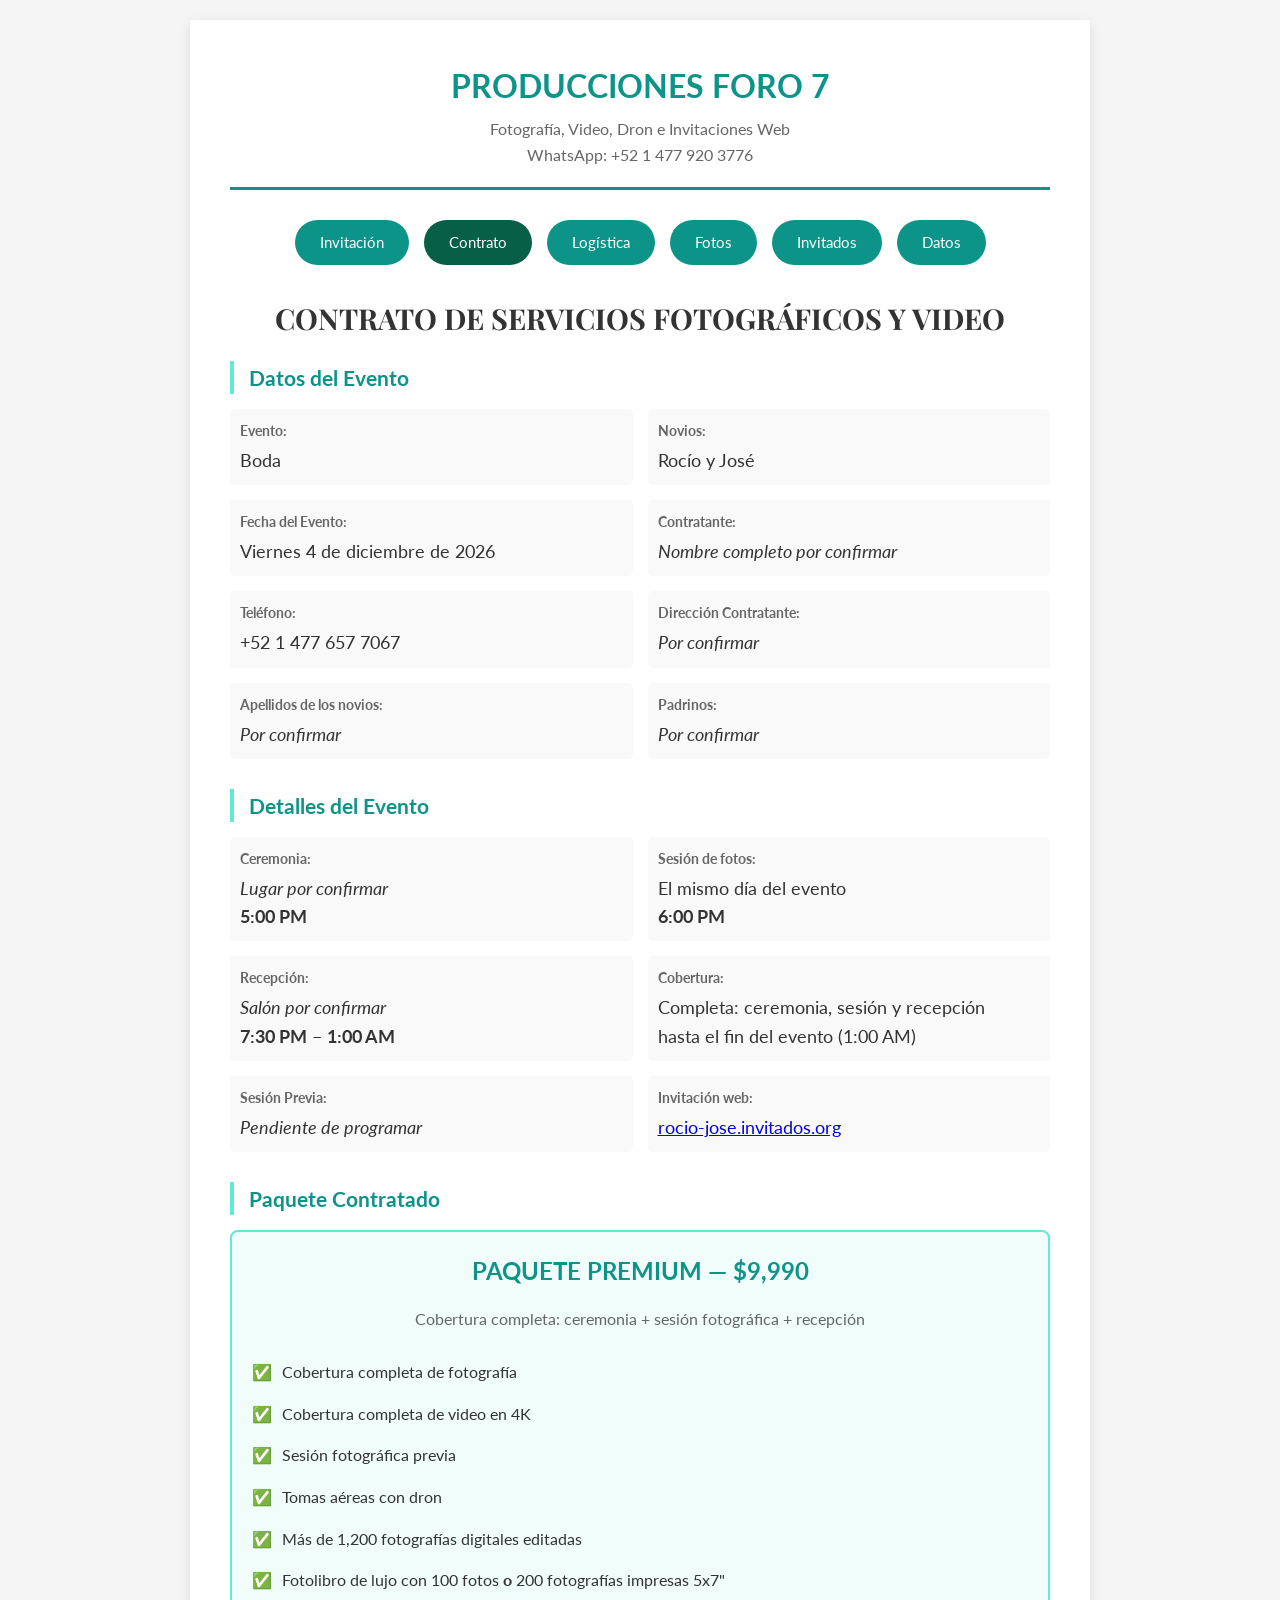
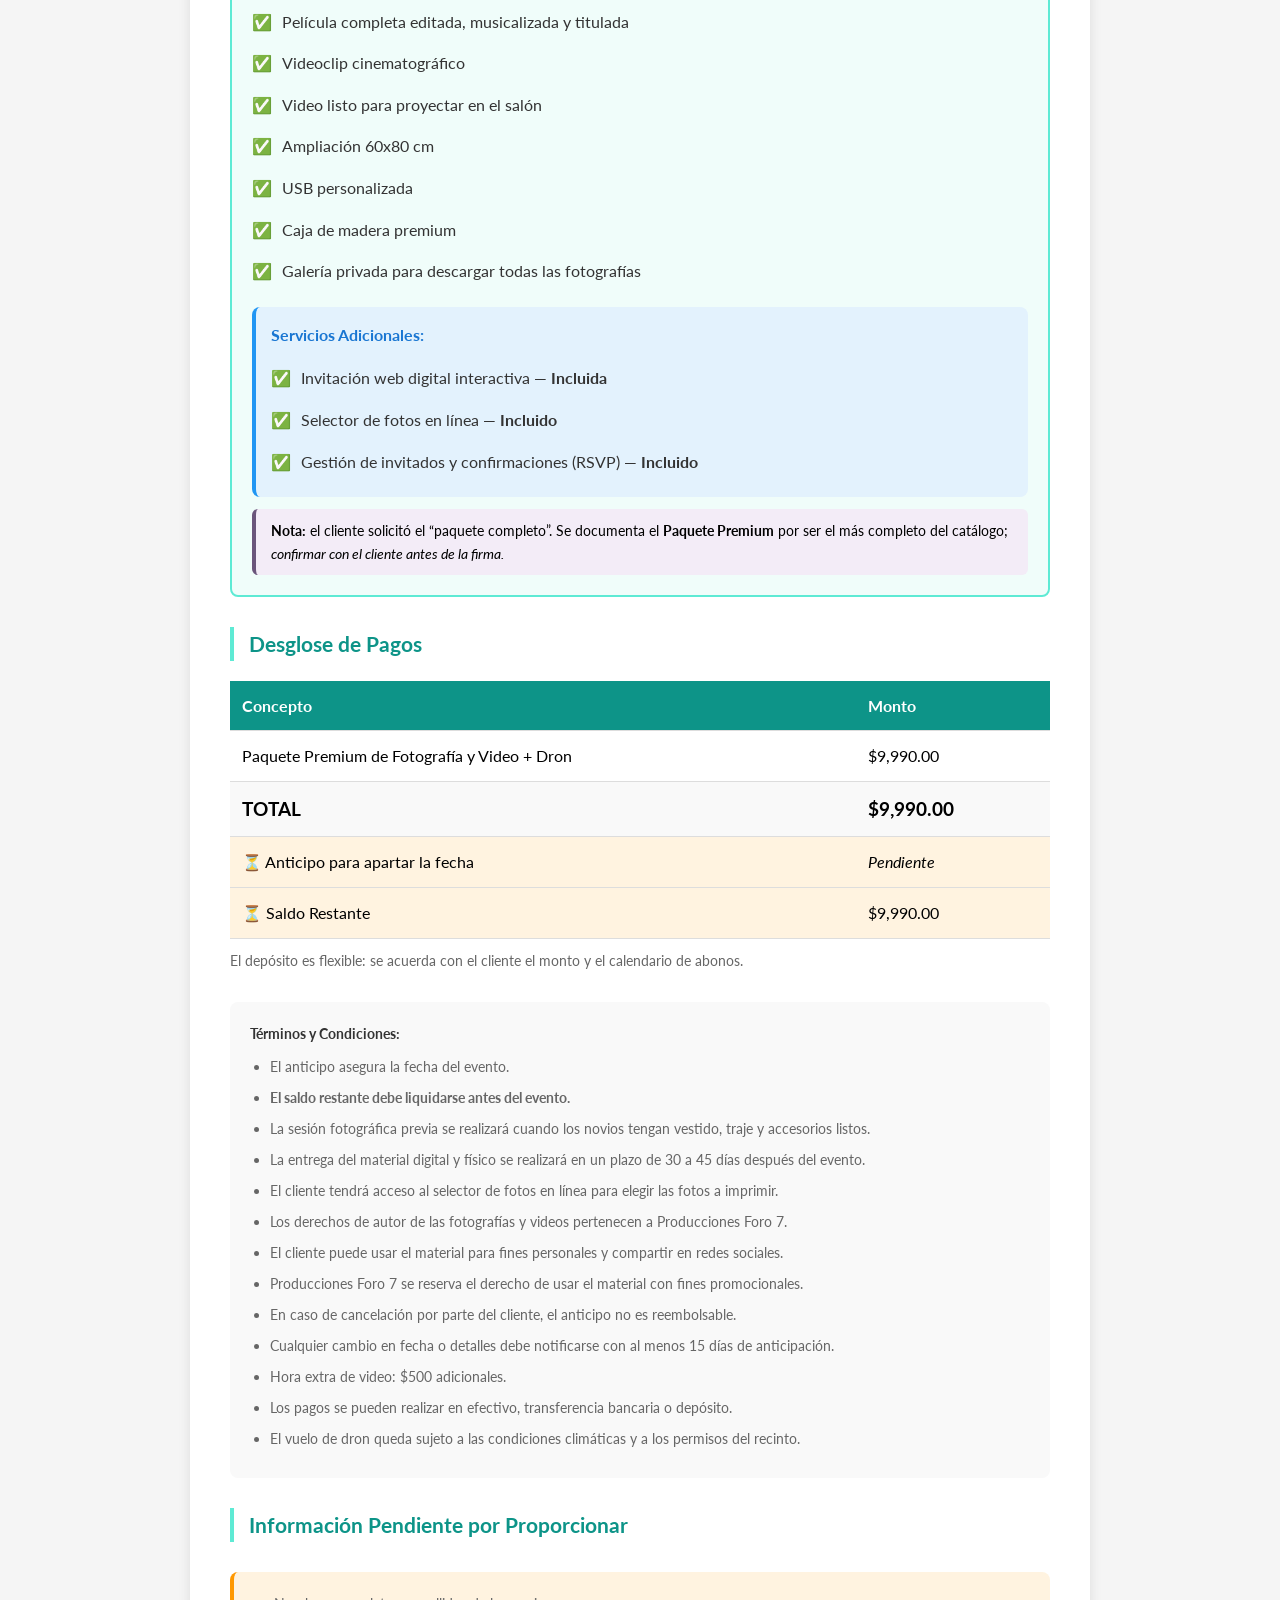
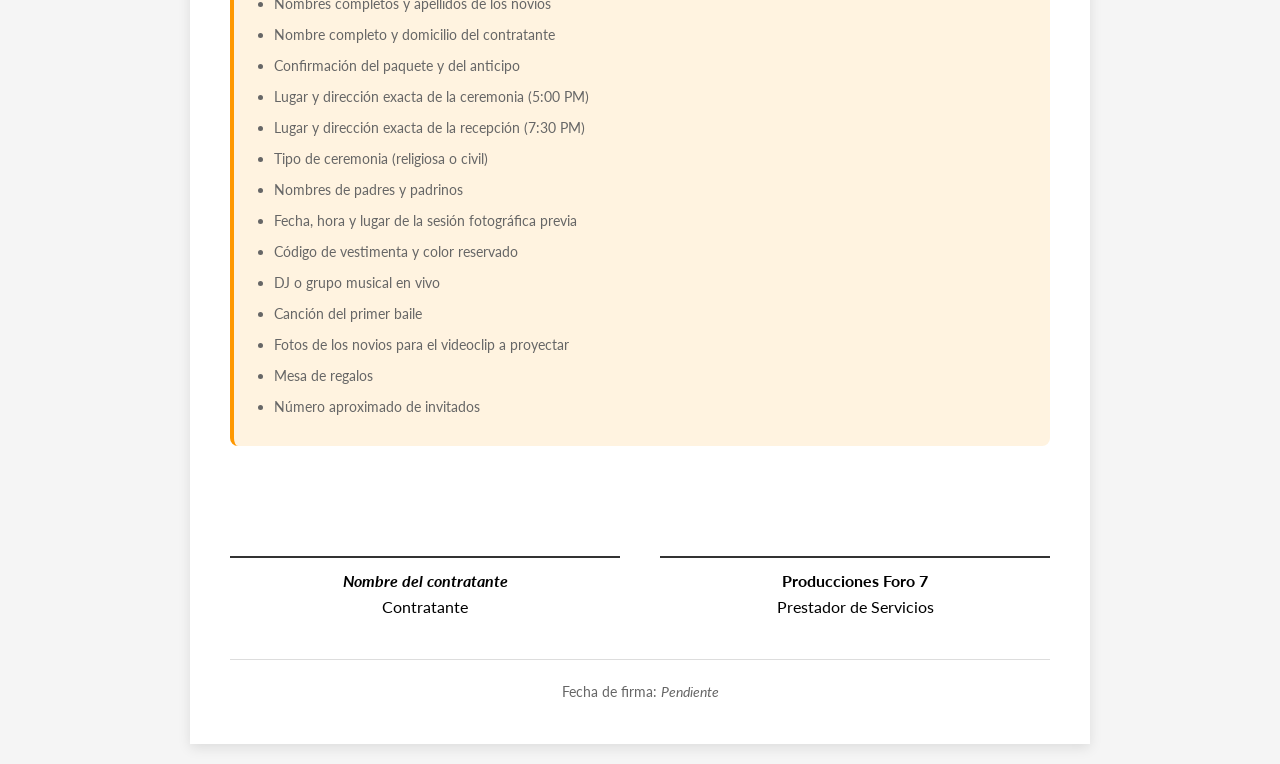
==== contrato.html @ 2a89e466 "Crear invitacion web Boda Rocio y Jose (4 dic 2026) - Invitacion nueva: hero con foto, galeria con l" ====
<!DOCTYPE html>
<html lang="es">
<head>
    <meta charset="UTF-8">
    <meta name="viewport" content="width=device-width, initial-scale=1.0">
    <title>Contrato &mdash; Boda de Rocío y José</title>
    <meta name="robots" content="noindex, nofollow">
    <link rel="icon" type="image/svg+xml" href="favicon.svg">
    <link href="https://fonts.googleapis.com/css2?family=Playfair+Display:wght@400;700&family=Lato:wght@300;400;700&display=swap" rel="stylesheet">
    <link rel="stylesheet" href="css/contrato.css?v=1">
</head>
<body>
    <div class="container">
        <div class="header">
            <div class="company-name">PRODUCCIONES FORO 7</div>
            <div class="company-subtitle">Fotografía, Video, Dron e Invitaciones Web</div>
            <div class="company-subtitle">WhatsApp: +52 1 477 920 3776</div>
        </div>

        <div class="nav-links">
            <a href="index.html">Invitación</a>
            <a href="contrato.html" class="active">Contrato</a>
            <a href="logistica.html">Logística</a>
            <a href="selector.html">Fotos</a>
            <a href="invitados.html">Invitados</a>
            <a href="datos.html">Datos</a>
        </div>

        <h1 class="contract-title">CONTRATO DE SERVICIOS FOTOGRÁFICOS Y VIDEO</h1>

        <div class="section">
            <h2 class="section-title">Datos del Evento</h2>
            <div class="info-grid">
                <div class="info-item">
                    <div class="info-label">Evento:</div>
                    <div class="info-value">Boda</div>
                </div>
                <div class="info-item">
                    <div class="info-label">Novios:</div>
                    <div class="info-value">Rocío y José</div>
                </div>
                <div class="info-item">
                    <div class="info-label">Fecha del Evento:</div>
                    <div class="info-value">Viernes 4 de diciembre de 2026</div>
                </div>
                <div class="info-item">
                    <div class="info-label">Contratante:</div>
                    <div class="info-value"><em>Nombre completo por confirmar</em></div>
                </div>
                <div class="info-item">
                    <div class="info-label">Teléfono:</div>
                    <div class="info-value">+52 1 477 657 7067</div>
                </div>
                <div class="info-item">
                    <div class="info-label">Dirección Contratante:</div>
                    <div class="info-value"><em>Por confirmar</em></div>
                </div>
                <div class="info-item">
                    <div class="info-label">Apellidos de los novios:</div>
                    <div class="info-value"><em>Por confirmar</em></div>
                </div>
                <div class="info-item">
                    <div class="info-label">Padrinos:</div>
                    <div class="info-value"><em>Por confirmar</em></div>
                </div>
            </div>
        </div>

        <div class="section">
            <h2 class="section-title">Detalles del Evento</h2>
            <div class="info-grid">
                <div class="info-item">
                    <div class="info-label">Ceremonia:</div>
                    <div class="info-value"><em>Lugar por confirmar</em><br><strong>5:00 PM</strong></div>
                </div>
                <div class="info-item">
                    <div class="info-label">Sesión de fotos:</div>
                    <div class="info-value">El mismo día del evento<br><strong>6:00 PM</strong></div>
                </div>
                <div class="info-item">
                    <div class="info-label">Recepción:</div>
                    <div class="info-value"><em>Salón por confirmar</em><br><strong>7:30 PM</strong> &ndash; <strong>1:00 AM</strong></div>
                </div>
                <div class="info-item">
                    <div class="info-label">Cobertura:</div>
                    <div class="info-value">Completa: ceremonia, sesión y recepción<br>hasta el fin del evento (1:00 AM)</div>
                </div>
                <div class="info-item">
                    <div class="info-label">Sesión Previa:</div>
                    <div class="info-value"><em>Pendiente de programar</em></div>
                </div>
                <div class="info-item">
                    <div class="info-label">Invitación web:</div>
                    <div class="info-value"><a href="https://rocio-jose.invitados.org/">rocio-jose.invitados.org</a></div>
                </div>
            </div>
        </div>

        <div class="section">
            <h2 class="section-title">Paquete Contratado</h2>
            <div class="package-details">
                <div class="package-title">PAQUETE PREMIUM &mdash; $9,990</div>
                <p style="text-align: center; color: #666; margin-bottom: 20px;">
                    Cobertura completa: ceremonia + sesión fotográfica + recepción
                </p>

                <ul class="package-list">
                    <li>Cobertura completa de fotografía</li>
                    <li>Cobertura completa de video en 4K</li>
                    <li>Sesión fotográfica previa</li>
                    <li>Tomas aéreas con dron</li>
                    <li>Más de 1,200 fotografías digitales editadas</li>
                    <li>Fotolibro de lujo con 100 fotos <strong>o</strong> 200 fotografías impresas 5x7&quot;</li>
                    <li>Película completa editada, musicalizada y titulada</li>
                    <li>Videoclip cinematográfico</li>
                    <li>Video listo para proyectar en el salón</li>
                    <li>Ampliación 60x80 cm</li>
                    <li>USB personalizada</li>
                    <li>Caja de madera premium</li>
                    <li>Galería privada para descargar todas las fotografías</li>
                </ul>

                <div class="package-extras">
                    <div class="package-extras-title">Servicios Adicionales:</div>
                    <ul class="package-list">
                        <li>Invitación web digital interactiva &mdash; <strong>Incluida</strong></li>
                        <li>Selector de fotos en línea &mdash; <strong>Incluido</strong></li>
                        <li>Gestión de invitados y confirmaciones (RSVP) &mdash; <strong>Incluido</strong></li>
                    </ul>
                </div>

                <div style="margin-top:12px; background:#f3ecf7; border-left:4px solid #6a557b; padding:10px 15px; border-radius:6px; font-size:0.9rem;">
                    <strong>Nota:</strong> el cliente solicitó el &ldquo;paquete completo&rdquo;. Se documenta el
                    <strong>Paquete Premium</strong> por ser el más completo del catálogo;
                    <em>confirmar con el cliente antes de la firma.</em>
                </div>
            </div>
        </div>

        <div class="section">
            <h2 class="section-title">Desglose de Pagos</h2>
            <table class="pricing-table">
                <thead>
                    <tr>
                        <th>Concepto</th>
                        <th class="table-right">Monto</th>
                    </tr>
                </thead>
                <tbody>
                    <tr>
                        <td>Paquete Premium de Fotografía y Video + Dron</td>
                        <td class="table-right">$9,990.00</td>
                    </tr>
                    <tr class="total-row">
                        <td>TOTAL</td>
                        <td class="table-right">$9,990.00</td>
                    </tr>
                    <tr class="pending-row">
                        <td>&#9203; Anticipo para apartar la fecha</td>
                        <td class="table-right"><em>Pendiente</em></td>
                    </tr>
                    <tr class="pending-row">
                        <td>&#9203; Saldo Restante</td>
                        <td class="table-right">$9,990.00</td>
                    </tr>
                </tbody>
            </table>
            <p style="margin-top:10px; font-size:0.9rem; color:#666;">
                El depósito es flexible: se acuerda con el cliente el monto y el calendario de abonos.
            </p>
        </div>

        <div class="section">
            <div class="terms">
                <div class="terms-title">Términos y Condiciones:</div>
                <ul>
                    <li>El anticipo asegura la fecha del evento.</li>
                    <li><strong>El saldo restante debe liquidarse antes del evento.</strong></li>
                    <li>La sesión fotográfica previa se realizará cuando los novios tengan vestido, traje y accesorios listos.</li>
                    <li>La entrega del material digital y físico se realizará en un plazo de 30 a 45 días después del evento.</li>
                    <li>El cliente tendrá acceso al selector de fotos en línea para elegir las fotos a imprimir.</li>
                    <li>Los derechos de autor de las fotografías y videos pertenecen a Producciones Foro 7.</li>
                    <li>El cliente puede usar el material para fines personales y compartir en redes sociales.</li>
                    <li>Producciones Foro 7 se reserva el derecho de usar el material con fines promocionales.</li>
                    <li>En caso de cancelación por parte del cliente, el anticipo no es reembolsable.</li>
                    <li>Cualquier cambio en fecha o detalles debe notificarse con al menos 15 días de anticipación.</li>
                    <li>Hora extra de video: $500 adicionales.</li>
                    <li>Los pagos se pueden realizar en efectivo, transferencia bancaria o depósito.</li>
                    <li>El vuelo de dron queda sujeto a las condiciones climáticas y a los permisos del recinto.</li>
                </ul>
            </div>
        </div>

        <div class="section">
            <h2 class="section-title">Información Pendiente por Proporcionar</h2>
            <div class="terms" style="background: #fff3e0; border-left: 4px solid #ff9800;">
                <ul>
                    <li>Nombres completos y apellidos de los novios</li>
                    <li>Nombre completo y domicilio del contratante</li>
                    <li>Confirmación del paquete y del anticipo</li>
                    <li>Lugar y dirección exacta de la ceremonia (5:00 PM)</li>
                    <li>Lugar y dirección exacta de la recepción (7:30 PM)</li>
                    <li>Tipo de ceremonia (religiosa o civil)</li>
                    <li>Nombres de padres y padrinos</li>
                    <li>Fecha, hora y lugar de la sesión fotográfica previa</li>
                    <li>Código de vestimenta y color reservado</li>
                    <li>DJ o grupo musical en vivo</li>
                    <li>Canción del primer baile</li>
                    <li>Fotos de los novios para el videoclip a proyectar</li>
                    <li>Mesa de regalos</li>
                    <li>Número aproximado de invitados</li>
                </ul>
            </div>
        </div>

        <div class="signatures">
            <div class="signature-box">
                <div class="signature-line">
                    <strong><em>Nombre del contratante</em></strong><br>
                    Contratante
                </div>
            </div>
            <div class="signature-box">
                <div class="signature-line">
                    <strong>Producciones Foro 7</strong><br>
                    Prestador de Servicios
                </div>
            </div>
        </div>

        <div class="contract-date">
            Fecha de firma: <em>Pendiente</em>
        </div>
    </div>

    <script src="js/visitas-v2.js?v=2"></script>
    <script src="js/foro7-footer.js?v=1"></script>
</body>
</html>
---- css/contrato.css ----
* {
            margin: 0;
            padding: 0;
            box-sizing: border-box;
        }

        body {
            font-family: 'Lato', sans-serif;
            background: #f5f5f5;
            padding: 20px;
            line-height: 1.6;
        }

        .container {
            max-width: 900px;
            margin: 0 auto;
            background: white;
            padding: 40px;
            box-shadow: 0 4px 12px rgba(0,0,0,0.1);
        }

        .header {
            text-align: center;
            border-bottom: 3px solid #0d9488;
            padding-bottom: 20px;
            margin-bottom: 30px;
        }

        .company-name {
            font-size: 2rem;
            color: #0d9488;
            font-weight: 700;
            margin-bottom: 5px;
        }

        .company-subtitle {
            font-size: 1rem;
            color: #666;
        }

        .contract-title {
            font-family: 'Playfair Display', serif;
            font-size: 1.8rem;
            color: #333;
            margin: 30px 0 20px;
            text-align: center;
        }

        .section {
            margin-bottom: 30px;
        }

        .section-title {
            font-size: 1.3rem;
            color: #0d9488;
            margin-bottom: 15px;
            font-weight: 700;
            border-left: 4px solid #5eead4;
            padding-left: 15px;
        }

        .info-grid {
            display: grid;
            grid-template-columns: 1fr 1fr;
            gap: 15px;
            margin-bottom: 20px;
        }

        .info-item {
            padding: 10px;
            background: #f9f9f9;
            border-radius: 5px;
        }

        .info-label {
            font-weight: 700;
            color: #666;
            font-size: 0.9rem;
            margin-bottom: 5px;
        }

        .info-value {
            color: #333;
            font-size: 1.1rem;
        }

        .pending {
            color: #ff9800;
            font-style: italic;
        }

        .package-details {
            background: #f0fdfa;
            padding: 20px;
            border-radius: 8px;
            border: 2px solid #5eead4;
        }

        .package-title {
            font-size: 1.5rem;
            color: #0d9488;
            margin-bottom: 15px;
            text-align: center;
            font-weight: 700;
        }

        .package-list {
            list-style: none;
            padding: 0;
        }

        .package-list li {
            padding: 8px 0;
            padding-left: 30px;
            position: relative;
            color: #333;
        }

        .package-list li:before {
            content: "\2705";
            position: absolute;
            left: 0;
        }

        .package-extras {
            background: #e3f2fd;
            padding: 15px;
            border-radius: 8px;
            margin-top: 15px;
            border-left: 4px solid #2196f3;
        }

        .package-extras-title {
            font-weight: 700;
            color: #1976d2;
            margin-bottom: 10px;
        }

        .pricing-table {
            width: 100%;
            margin-top: 20px;
            border-collapse: collapse;
        }

        .pricing-table th,
        .pricing-table td {
            padding: 12px;
            text-align: left;
            border-bottom: 1px solid #ddd;
        }

        .pricing-table th {
            background: #0d9488;
            color: white;
            font-weight: 700;
        }

        .total-row {
            background: #f9f9f9;
            font-weight: 700;
            font-size: 1.2rem;
        }

        .paid-row {
            background: #e8f5e9;
        }

        .pending-row {
            background: #fff3e0;
        }

        .signatures {
            margin-top: 50px;
            display: grid;
            grid-template-columns: 1fr 1fr;
            gap: 40px;
        }

        .signature-box {
            text-align: center;
        }

        .signature-line {
            border-top: 2px solid #333;
            margin-top: 60px;
            padding-top: 10px;
        }

        .terms {
            background: #f9f9f9;
            padding: 20px;
            border-radius: 8px;
            margin-top: 30px;
            font-size: 0.9rem;
            color: #666;
        }

        .terms-title {
            font-weight: 700;
            color: #333;
            margin-bottom: 10px;
        }

        .terms ul {
            padding-left: 20px;
        }

        .terms li {
            margin-bottom: 8px;
        }

        .table-right {
            text-align: right;
        }

        .contract-date {
            text-align: center;
            margin-top: 40px;
            padding-top: 20px;
            border-top: 1px solid #ddd;
            color: #666;
            font-size: 0.9rem;
        }

        .nav-links {
            display: flex;
            justify-content: center;
            gap: 15px;
            margin: 20px 0;
            flex-wrap: wrap;
        }

        .nav-links a {
            display: inline-block;
            background: #0d9488;
            color: white;
            padding: 10px 25px;
            border-radius: 25px;
            text-decoration: none;
            transition: all 0.3s;
            font-size: 0.95em;
        }

        .nav-links a:hover {
            background: #065f46;
            transform: translateY(-2px);
            box-shadow: 0 5px 15px rgba(0, 0, 0, 0.2);
        }

        .nav-links a.active {
            background: #065f46;
        }

        @media (max-width: 768px) {
            .container {
                padding: 20px;
            }

            .info-grid {
                grid-template-columns: 1fr;
            }

            .signatures {
                grid-template-columns: 1fr;
            }
        }

        @media print {
            body {
                background: white;
                padding: 0;
            }

            .container {
                box-shadow: none;
                padding: 20px;
            }

            .nav-links {
                display: none;
            }
        }
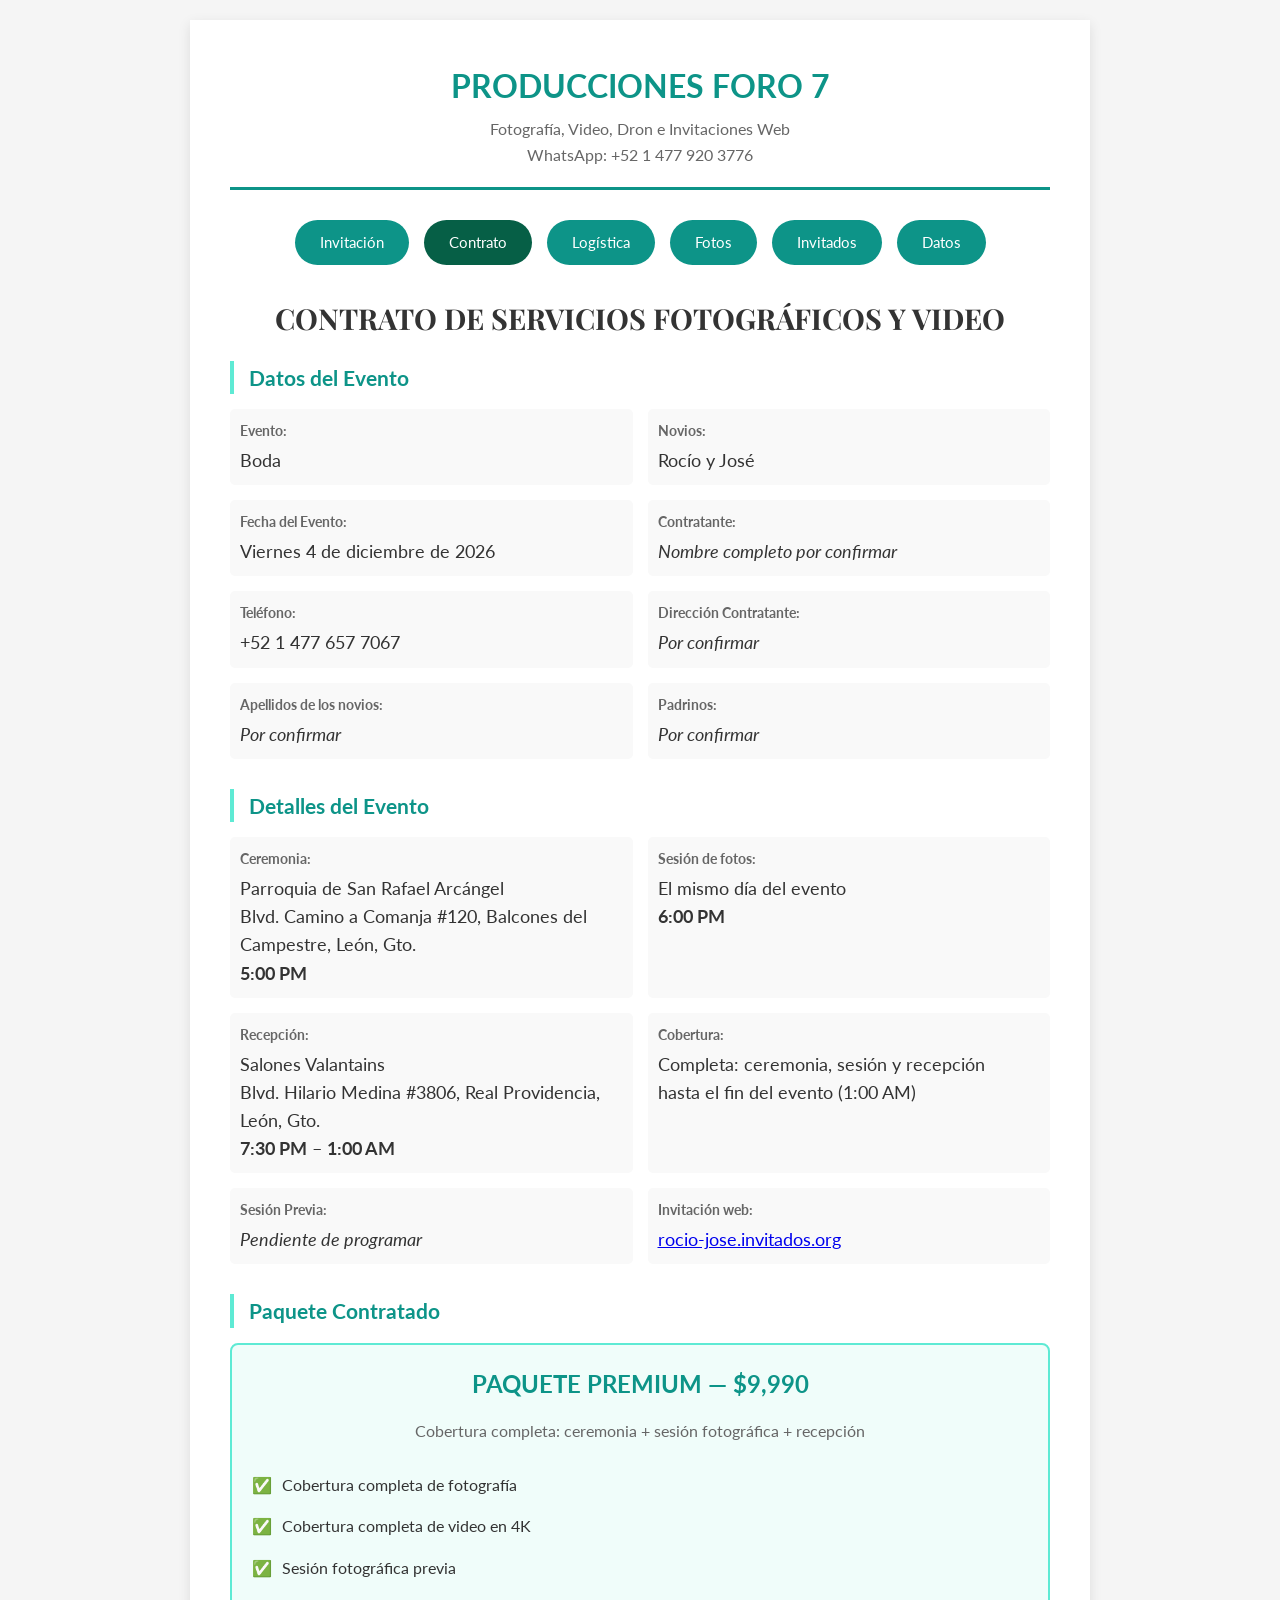
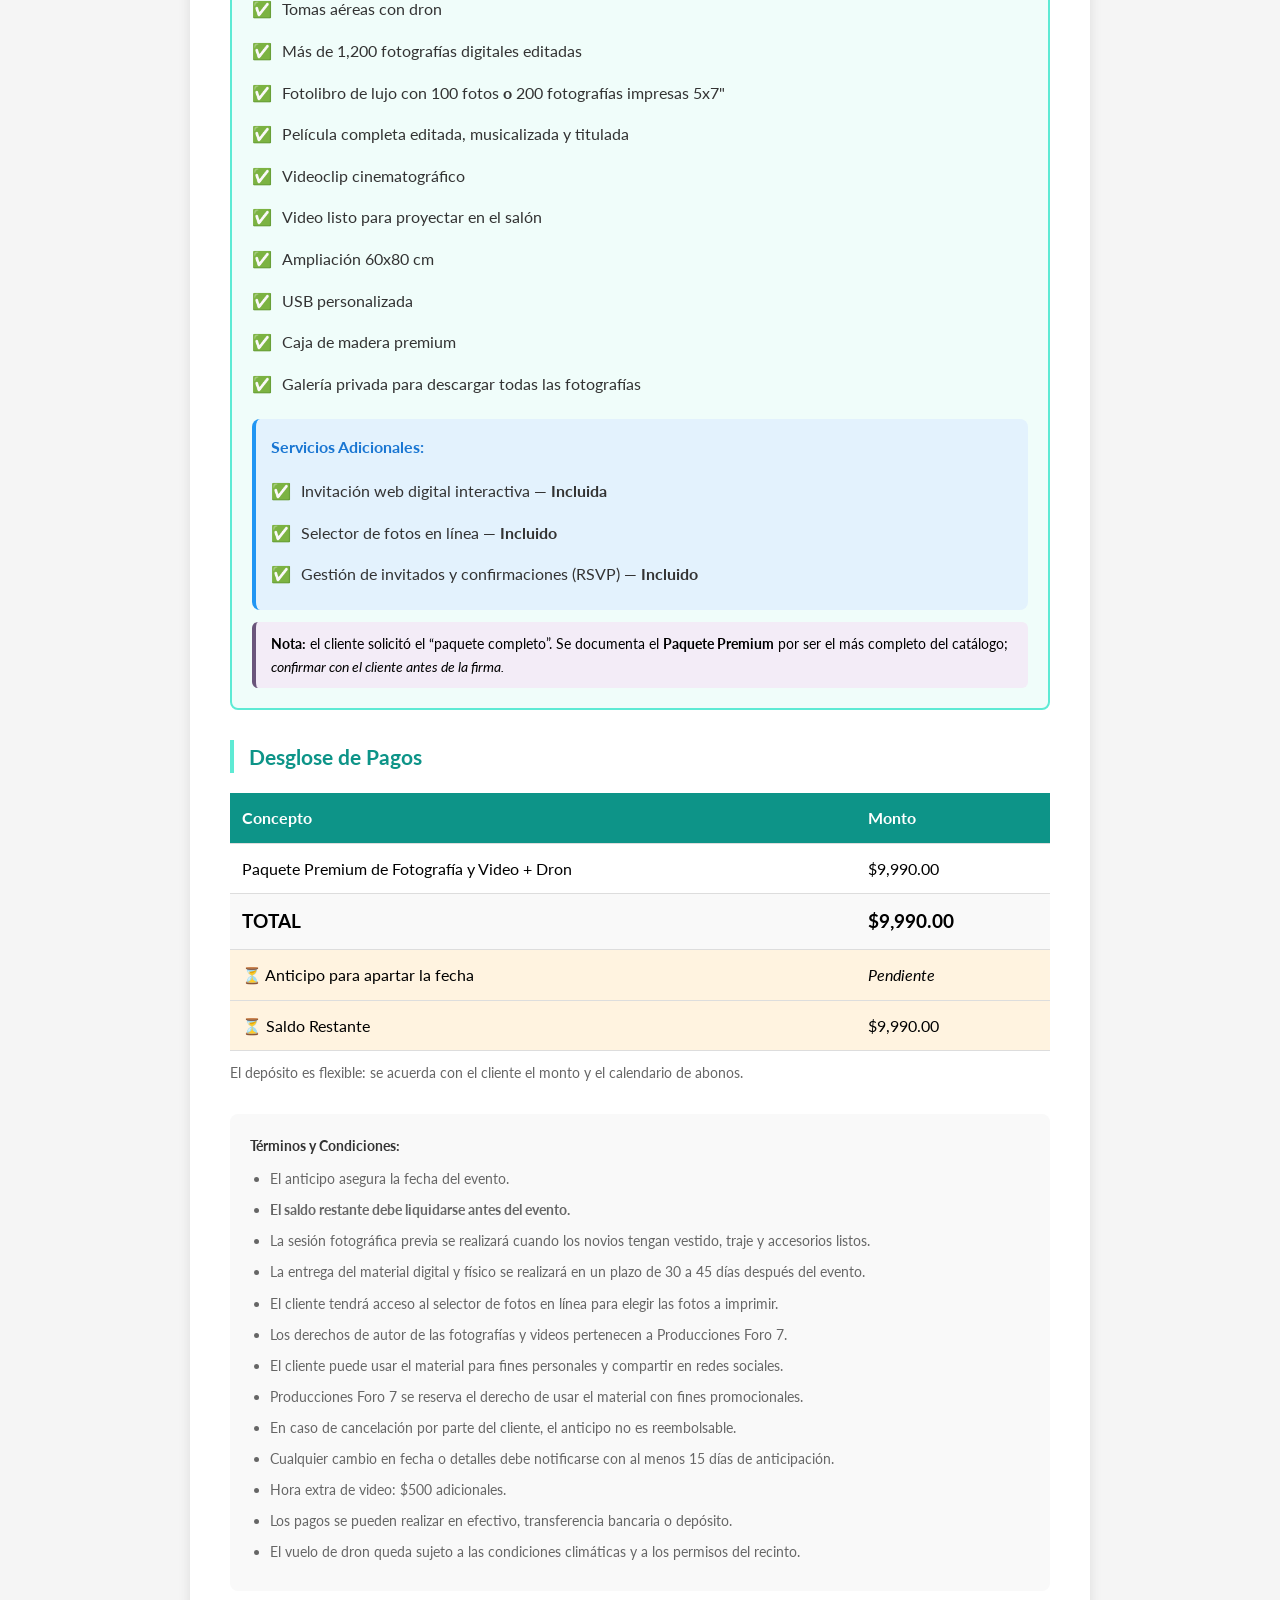
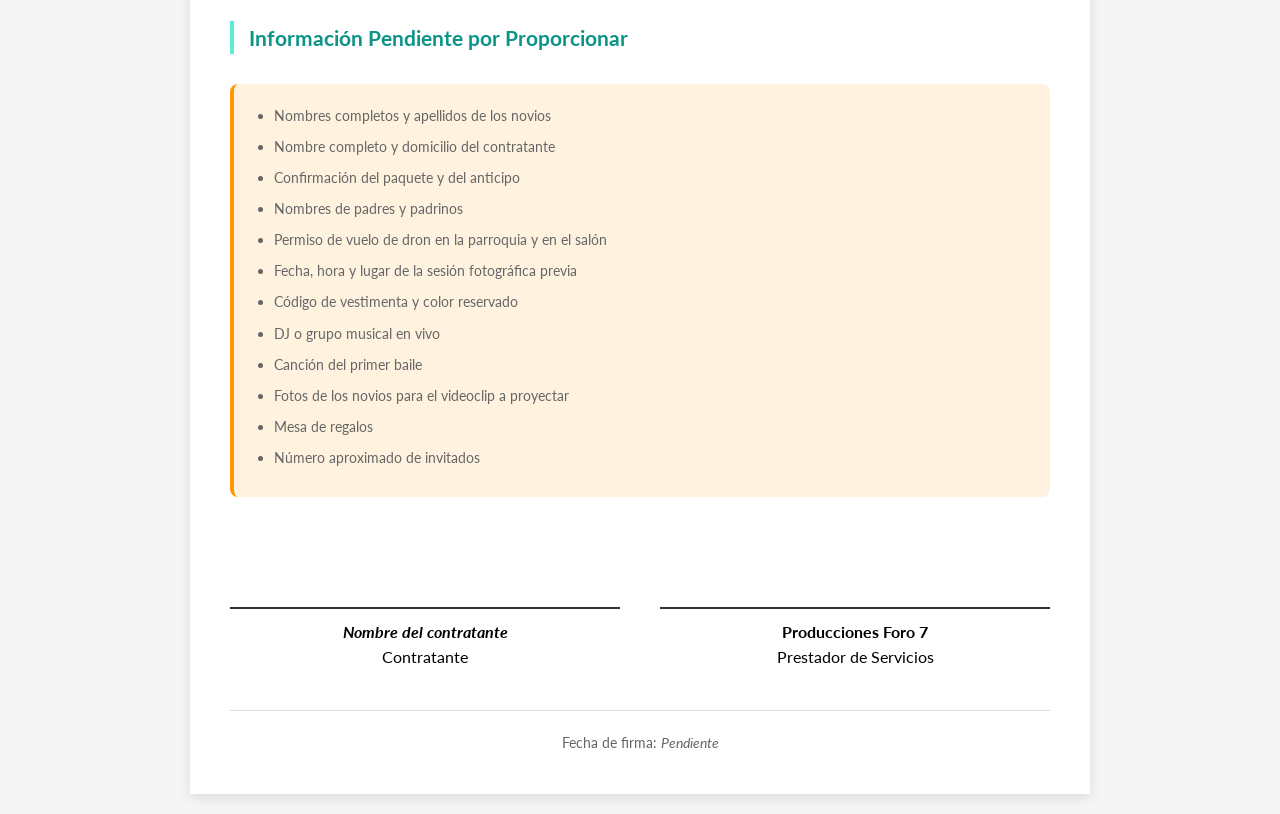
==== commit 2f7dca77: "Agrega lugares confirmados: parroquia San Rafael Arcangel y Salones Valantains Ceremonia religiosa 5" ====
--- a/contrato.html
+++ b/contrato.html
@@ -71,7 +71,7 @@
             <div class="info-grid">
                 <div class="info-item">
                     <div class="info-label">Ceremonia:</div>
-                    <div class="info-value"><em>Lugar por confirmar</em><br><strong>5:00 PM</strong></div>
+                    <div class="info-value">Parroquia de San Rafael Arcángel<br>Blvd. Camino a Comanja #120, Balcones del Campestre, León, Gto.<br><strong>5:00 PM</strong></div>
                 </div>
                 <div class="info-item">
                     <div class="info-label">Sesión de fotos:</div>
@@ -79,7 +79,7 @@
                 </div>
                 <div class="info-item">
                     <div class="info-label">Recepción:</div>
-                    <div class="info-value"><em>Salón por confirmar</em><br><strong>7:30 PM</strong> &ndash; <strong>1:00 AM</strong></div>
+                    <div class="info-value">Salones Valantains<br>Blvd. Hilario Medina #3806, Real Providencia, León, Gto.<br><strong>7:30 PM</strong> &ndash; <strong>1:00 AM</strong></div>
                 </div>
                 <div class="info-item">
                     <div class="info-label">Cobertura:</div>
@@ -198,10 +198,8 @@
                     <li>Nombres completos y apellidos de los novios</li>
                     <li>Nombre completo y domicilio del contratante</li>
                     <li>Confirmación del paquete y del anticipo</li>
-                    <li>Lugar y dirección exacta de la ceremonia (5:00 PM)</li>
-                    <li>Lugar y dirección exacta de la recepción (7:30 PM)</li>
-                    <li>Tipo de ceremonia (religiosa o civil)</li>
                     <li>Nombres de padres y padrinos</li>
+                    <li>Permiso de vuelo de dron en la parroquia y en el salón</li>
                     <li>Fecha, hora y lugar de la sesión fotográfica previa</li>
                     <li>Código de vestimenta y color reservado</li>
                     <li>DJ o grupo musical en vivo</li>
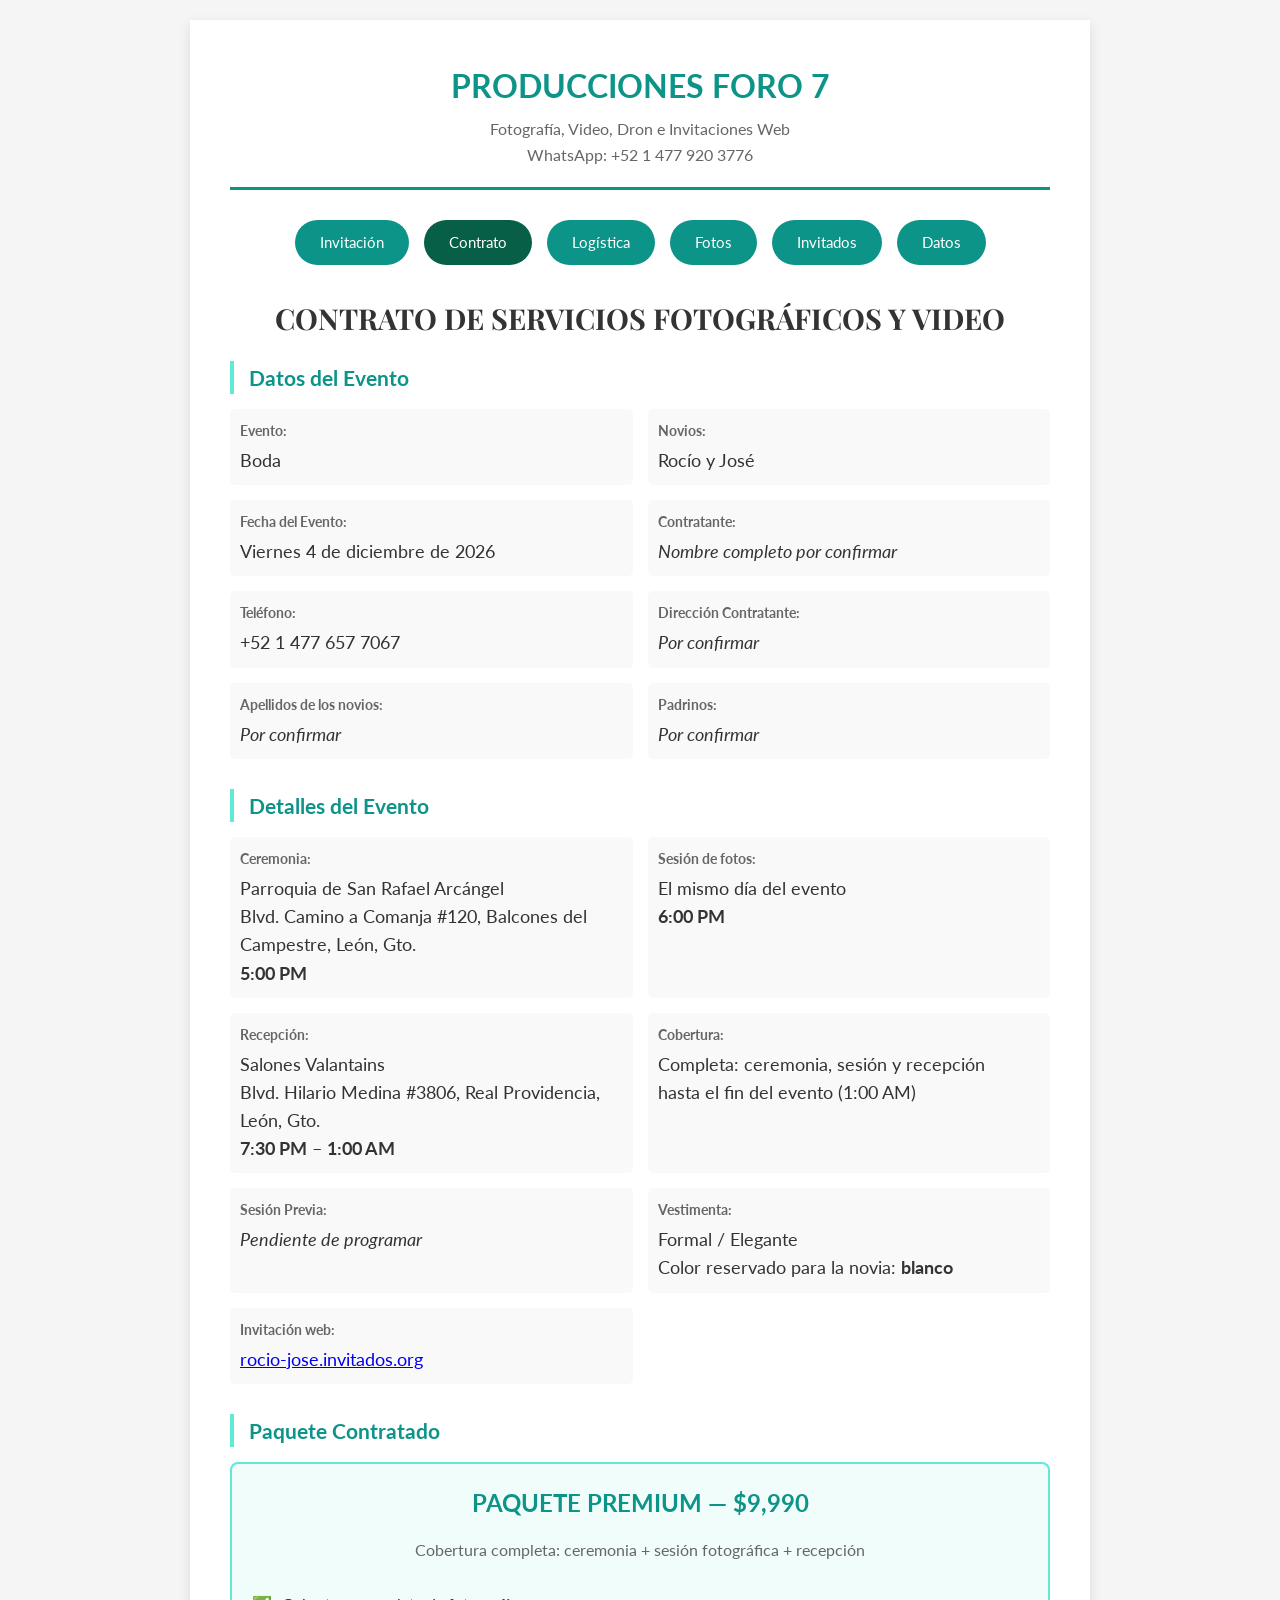
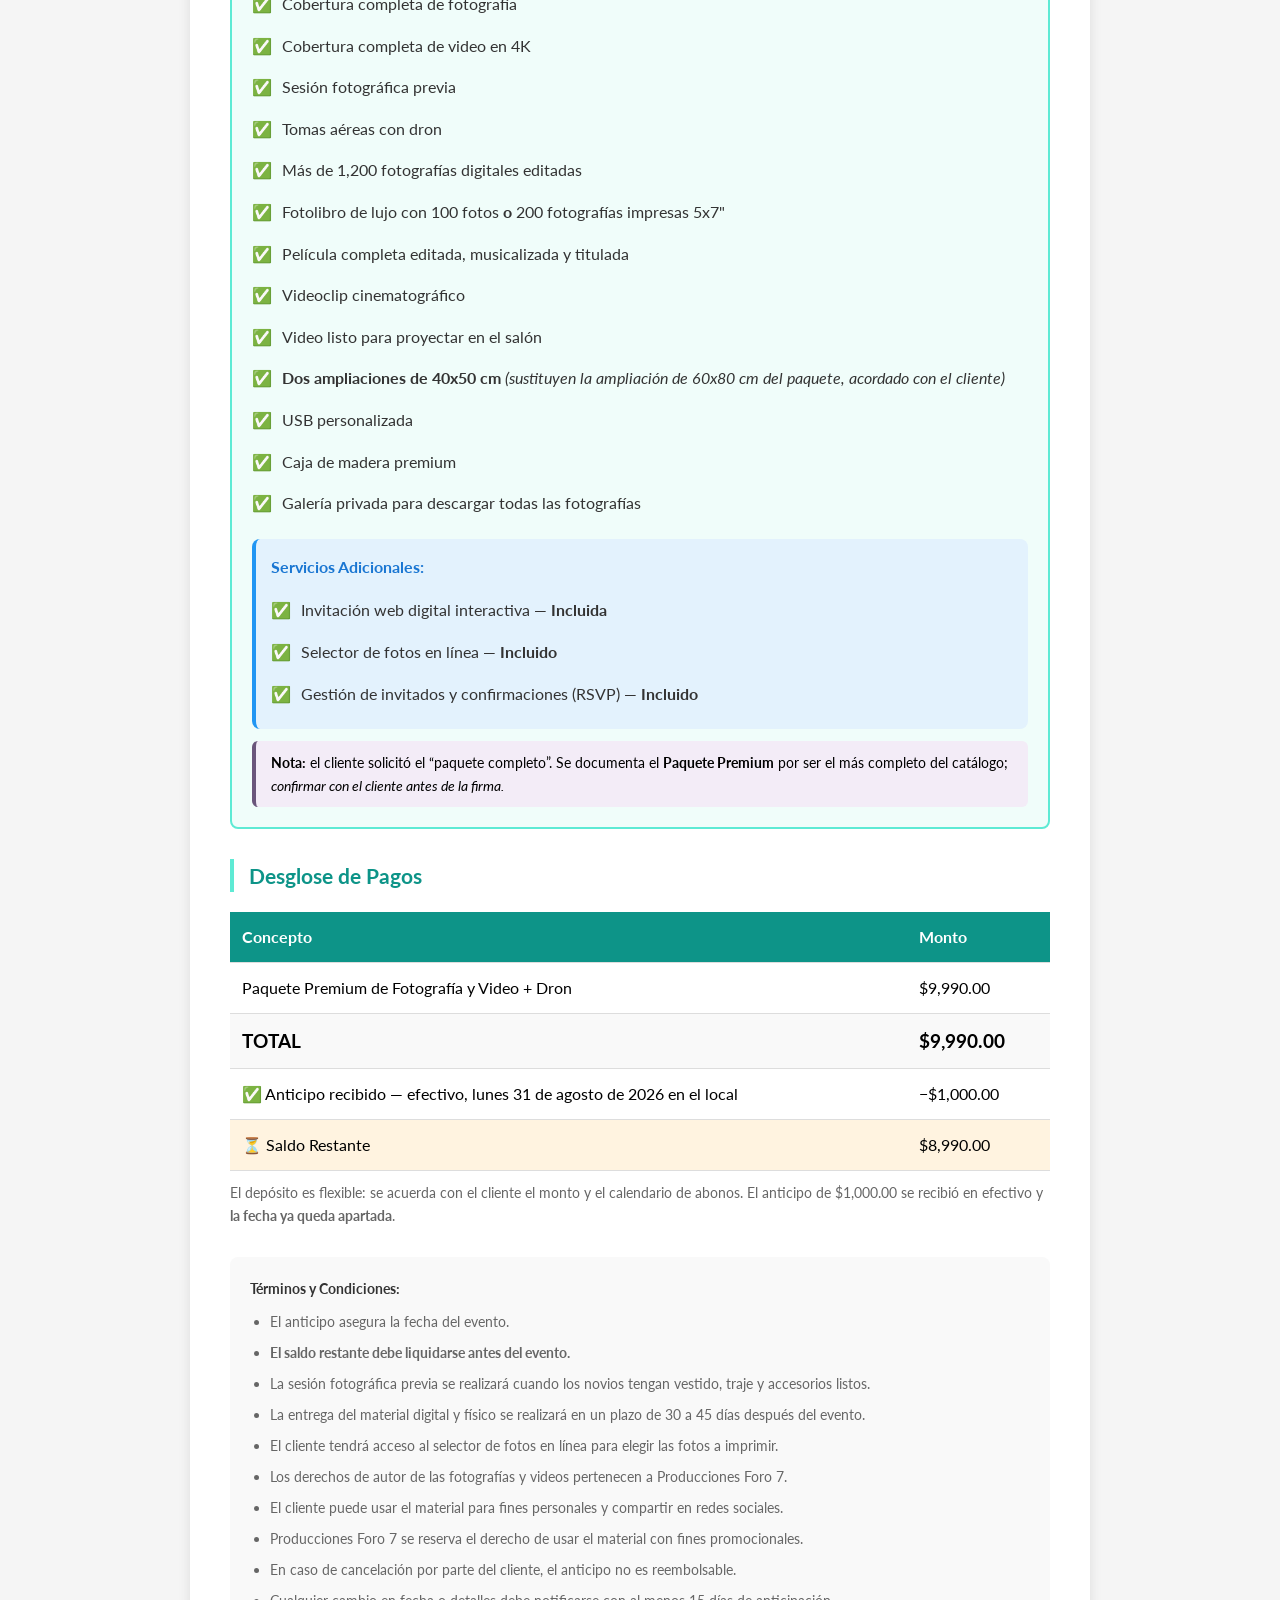
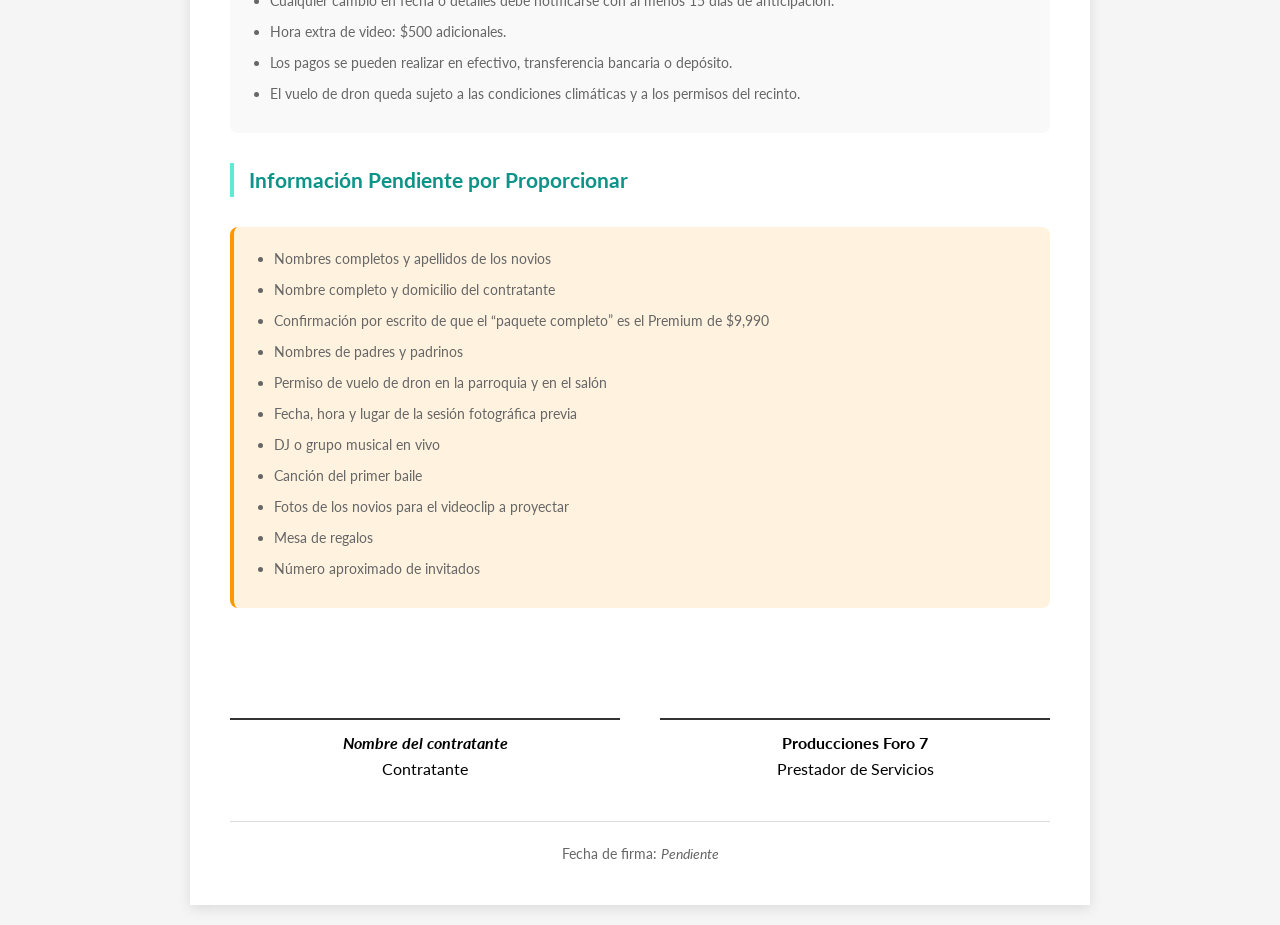
==== commit 4439b8b3: "Color reservado, anticipo recibido y 2 ampliaciones 40x50 - index.html: el color reservado de la nov" ====
--- a/contrato.html
+++ b/contrato.html
@@ -5,7 +5,7 @@
     <meta name="viewport" content="width=device-width, initial-scale=1.0">
     <title>Contrato &mdash; Boda de Rocío y José</title>
     <meta name="robots" content="noindex, nofollow">
-    <link rel="icon" type="image/svg+xml" href="favicon.svg">
+    <link rel="icon" type="image/svg+xml" href="favicon.svg?v=1">
     <link href="https://fonts.googleapis.com/css2?family=Playfair+Display:wght@400;700&family=Lato:wght@300;400;700&display=swap" rel="stylesheet">
     <link rel="stylesheet" href="css/contrato.css?v=1">
 </head>
@@ -88,6 +88,10 @@
                 <div class="info-item">
                     <div class="info-label">Sesión Previa:</div>
                     <div class="info-value"><em>Pendiente de programar</em></div>
+                </div>
+                <div class="info-item">
+                    <div class="info-label">Vestimenta:</div>
+                    <div class="info-value">Formal / Elegante<br>Color reservado para la novia: <strong>blanco</strong></div>
                 </div>
                 <div class="info-item">
                     <div class="info-label">Invitación web:</div>
@@ -114,7 +118,7 @@
                     <li>Película completa editada, musicalizada y titulada</li>
                     <li>Videoclip cinematográfico</li>
                     <li>Video listo para proyectar en el salón</li>
-                    <li>Ampliación 60x80 cm</li>
+                    <li><strong>Dos ampliaciones de 40x50 cm</strong> <em>(sustituyen la ampliación de 60x80 cm del paquete, acordado con el cliente)</em></li>
                     <li>USB personalizada</li>
                     <li>Caja de madera premium</li>
                     <li>Galería privada para descargar todas las fotografías</li>
@@ -155,18 +159,19 @@
                         <td>TOTAL</td>
                         <td class="table-right">$9,990.00</td>
                     </tr>
-                    <tr class="pending-row">
-                        <td>&#9203; Anticipo para apartar la fecha</td>
-                        <td class="table-right"><em>Pendiente</em></td>
+                    <tr>
+                        <td>&#9989; Anticipo recibido &mdash; efectivo, lunes 31 de agosto de 2026 en el local</td>
+                        <td class="table-right">&minus;$1,000.00</td>
                     </tr>
                     <tr class="pending-row">
                         <td>&#9203; Saldo Restante</td>
-                        <td class="table-right">$9,990.00</td>
+                        <td class="table-right">$8,990.00</td>
                     </tr>
                 </tbody>
             </table>
             <p style="margin-top:10px; font-size:0.9rem; color:#666;">
                 El depósito es flexible: se acuerda con el cliente el monto y el calendario de abonos.
+                El anticipo de $1,000.00 se recibió en efectivo y <strong>la fecha ya queda apartada</strong>.
             </p>
         </div>
 
@@ -197,11 +202,10 @@
                 <ul>
                     <li>Nombres completos y apellidos de los novios</li>
                     <li>Nombre completo y domicilio del contratante</li>
-                    <li>Confirmación del paquete y del anticipo</li>
+                    <li>Confirmación por escrito de que el &ldquo;paquete completo&rdquo; es el Premium de $9,990</li>
                     <li>Nombres de padres y padrinos</li>
                     <li>Permiso de vuelo de dron en la parroquia y en el salón</li>
                     <li>Fecha, hora y lugar de la sesión fotográfica previa</li>
-                    <li>Código de vestimenta y color reservado</li>
                     <li>DJ o grupo musical en vivo</li>
                     <li>Canción del primer baile</li>
                     <li>Fotos de los novios para el videoclip a proyectar</li>
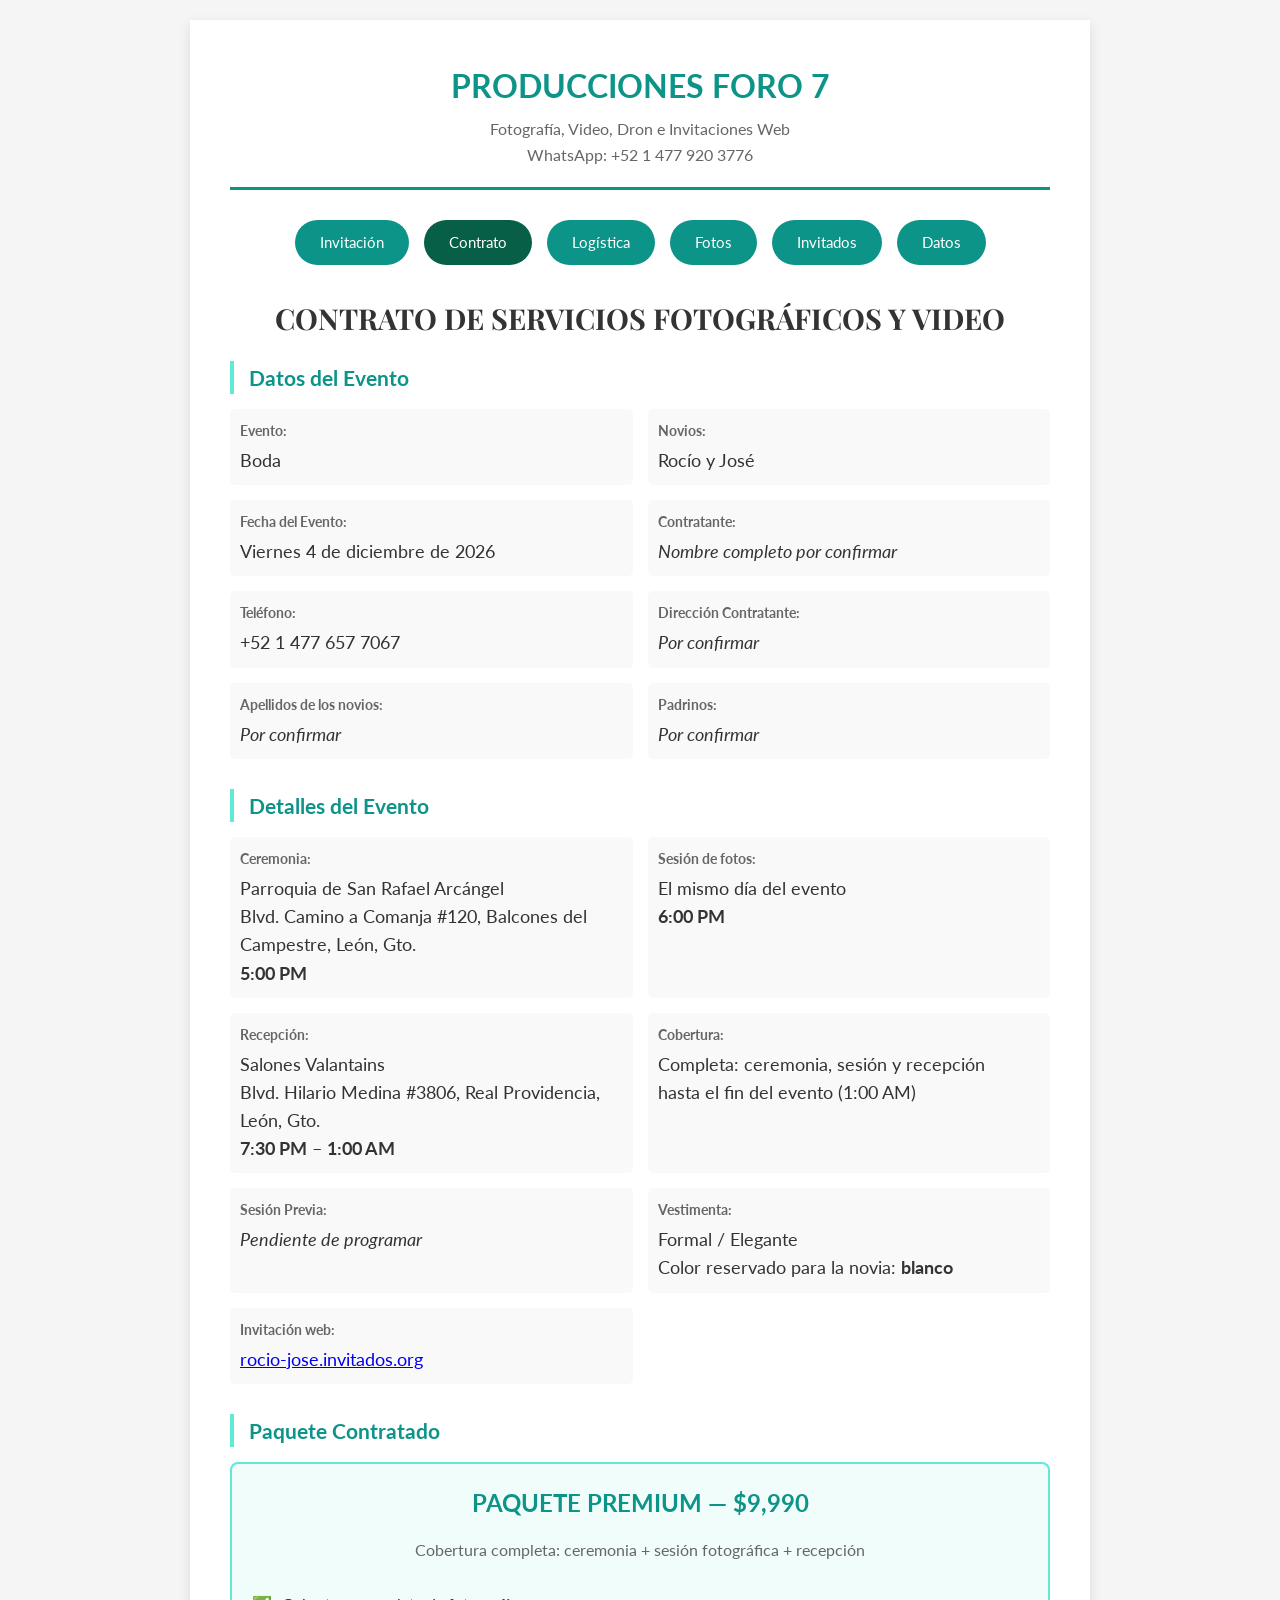
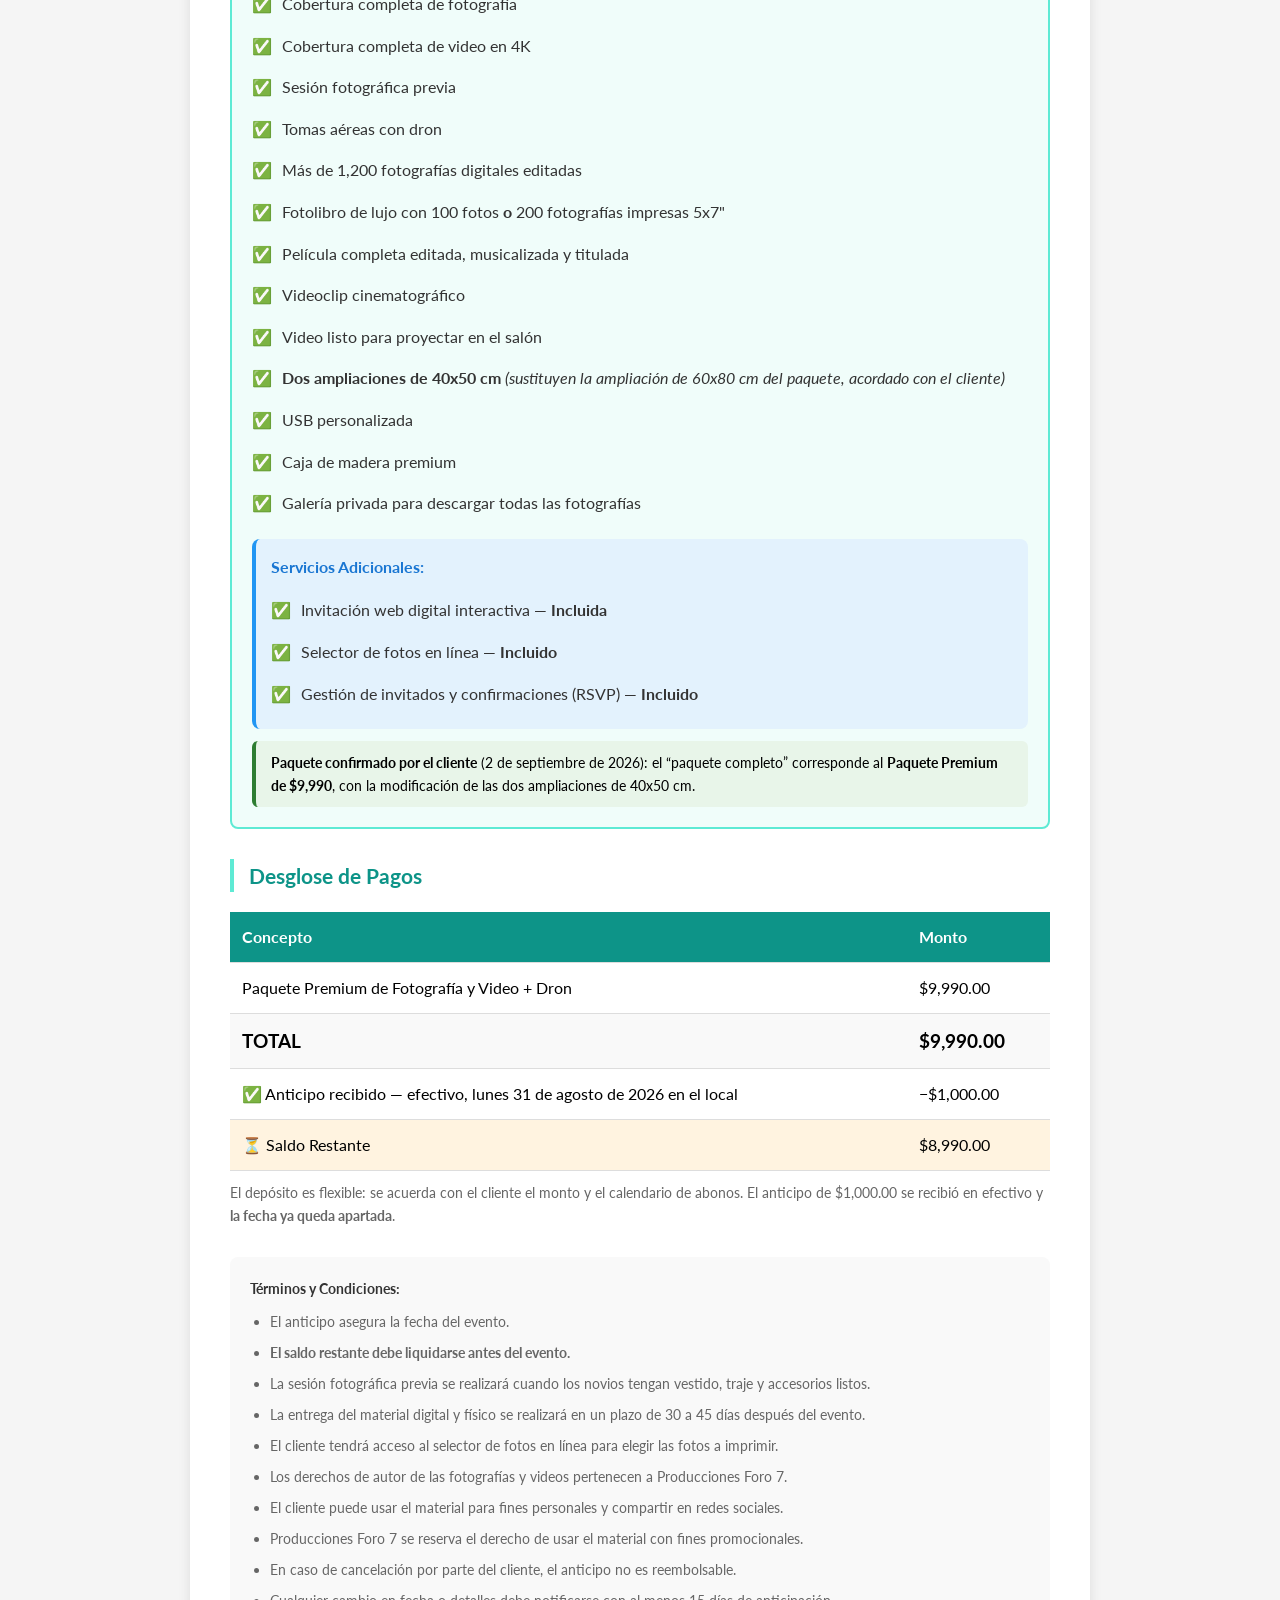
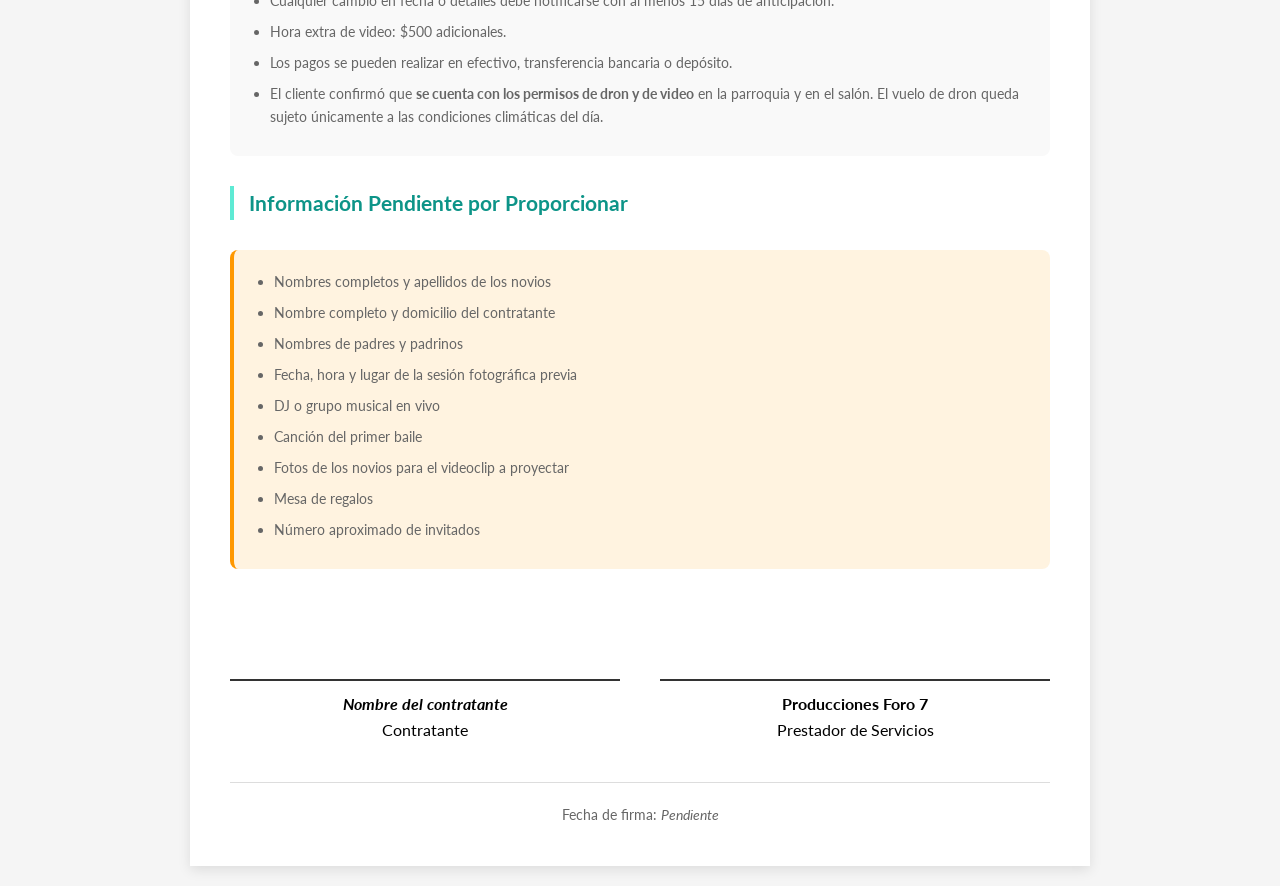
==== commit c9c40fcc: "Paquete Premium y permisos de dron confirmados El cliente confirmo el 2sep2026 que el "paquete compl" ====
--- a/contrato.html
+++ b/contrato.html
@@ -133,10 +133,10 @@
                     </ul>
                 </div>
 
-                <div style="margin-top:12px; background:#f3ecf7; border-left:4px solid #6a557b; padding:10px 15px; border-radius:6px; font-size:0.9rem;">
-                    <strong>Nota:</strong> el cliente solicitó el &ldquo;paquete completo&rdquo;. Se documenta el
-                    <strong>Paquete Premium</strong> por ser el más completo del catálogo;
-                    <em>confirmar con el cliente antes de la firma.</em>
+                <div style="margin-top:12px; background:#e8f5e9; border-left:4px solid #2e7d32; padding:10px 15px; border-radius:6px; font-size:0.9rem;">
+                    <strong>Paquete confirmado por el cliente</strong> (2 de septiembre de 2026):
+                    el &ldquo;paquete completo&rdquo; corresponde al <strong>Paquete Premium de $9,990</strong>,
+                    con la modificación de las dos ampliaciones de 40x50 cm.
                 </div>
             </div>
         </div>
@@ -191,7 +191,7 @@
                     <li>Cualquier cambio en fecha o detalles debe notificarse con al menos 15 días de anticipación.</li>
                     <li>Hora extra de video: $500 adicionales.</li>
                     <li>Los pagos se pueden realizar en efectivo, transferencia bancaria o depósito.</li>
-                    <li>El vuelo de dron queda sujeto a las condiciones climáticas y a los permisos del recinto.</li>
+                    <li>El cliente confirmó que <strong>se cuenta con los permisos de dron y de video</strong> en la parroquia y en el salón. El vuelo de dron queda sujeto únicamente a las condiciones climáticas del día.</li>
                 </ul>
             </div>
         </div>
@@ -202,9 +202,7 @@
                 <ul>
                     <li>Nombres completos y apellidos de los novios</li>
                     <li>Nombre completo y domicilio del contratante</li>
-                    <li>Confirmación por escrito de que el &ldquo;paquete completo&rdquo; es el Premium de $9,990</li>
                     <li>Nombres de padres y padrinos</li>
-                    <li>Permiso de vuelo de dron en la parroquia y en el salón</li>
                     <li>Fecha, hora y lugar de la sesión fotográfica previa</li>
                     <li>DJ o grupo musical en vivo</li>
                     <li>Canción del primer baile</li>
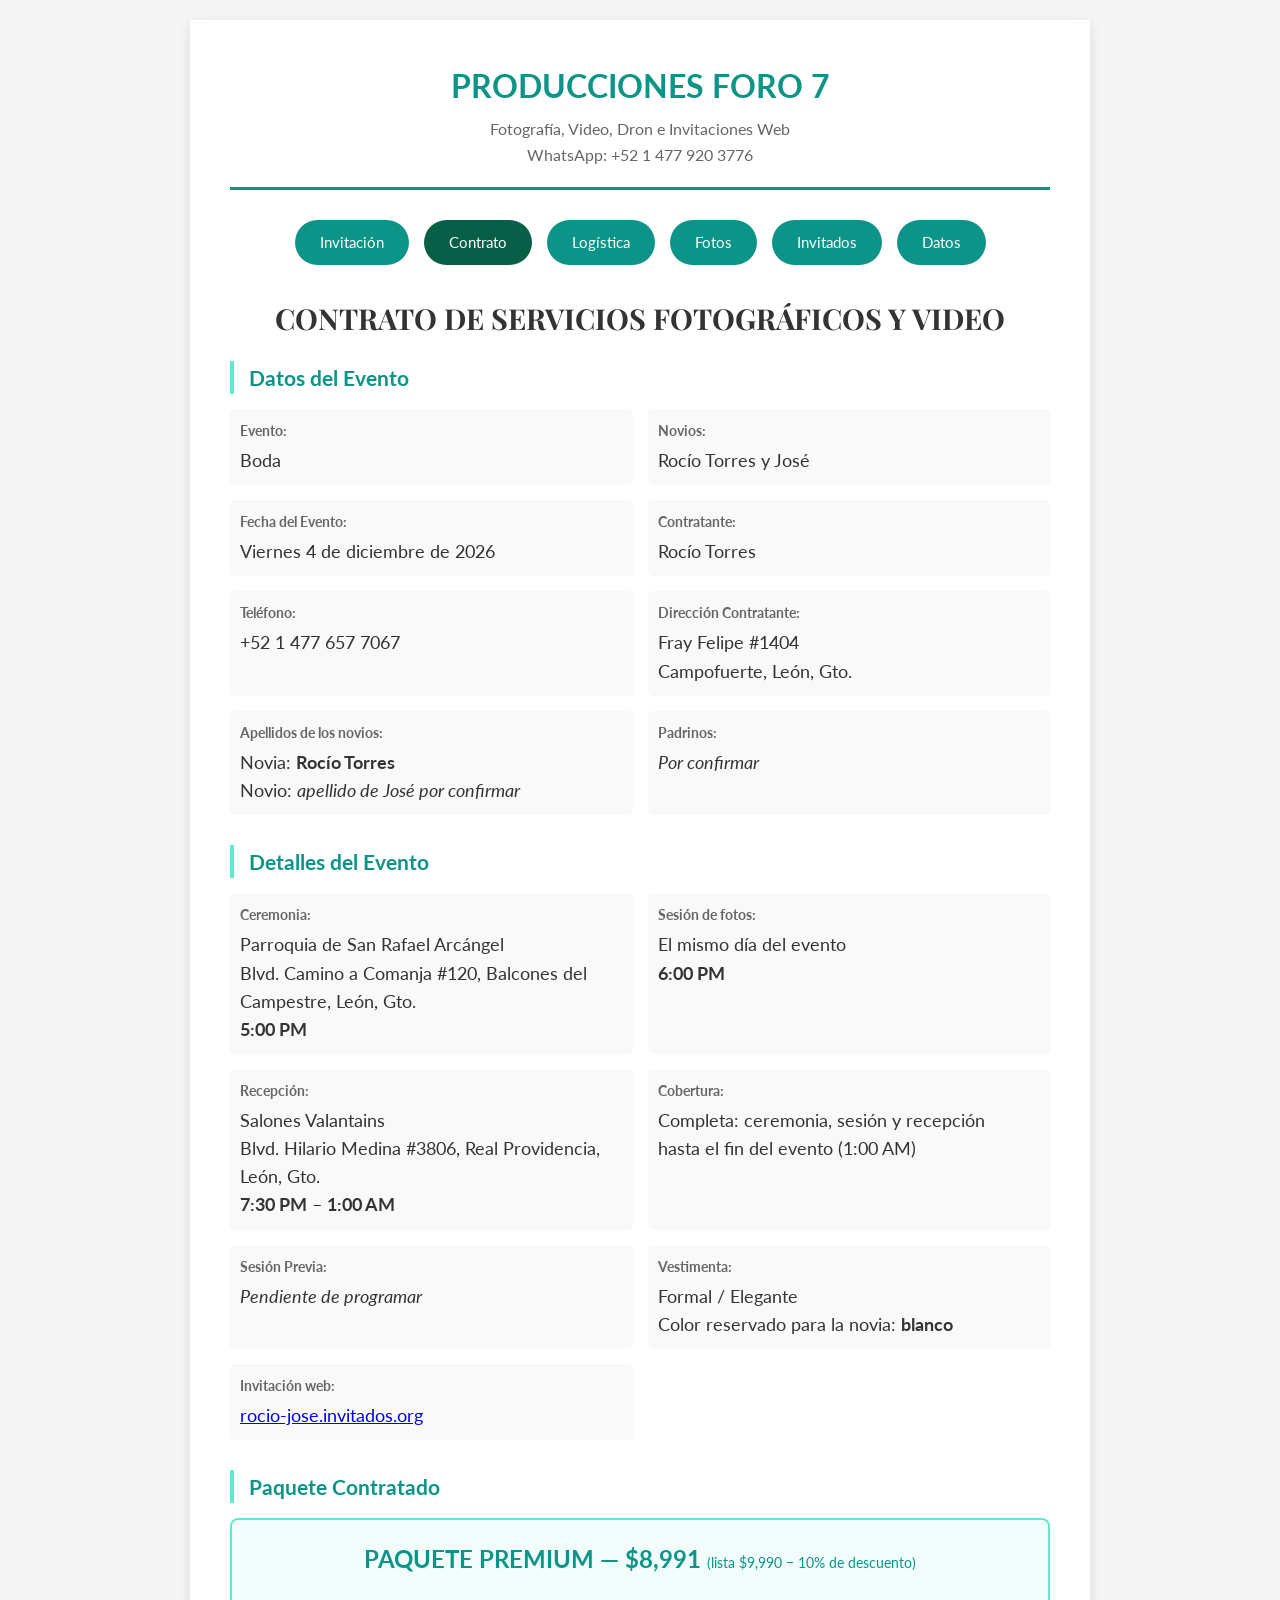
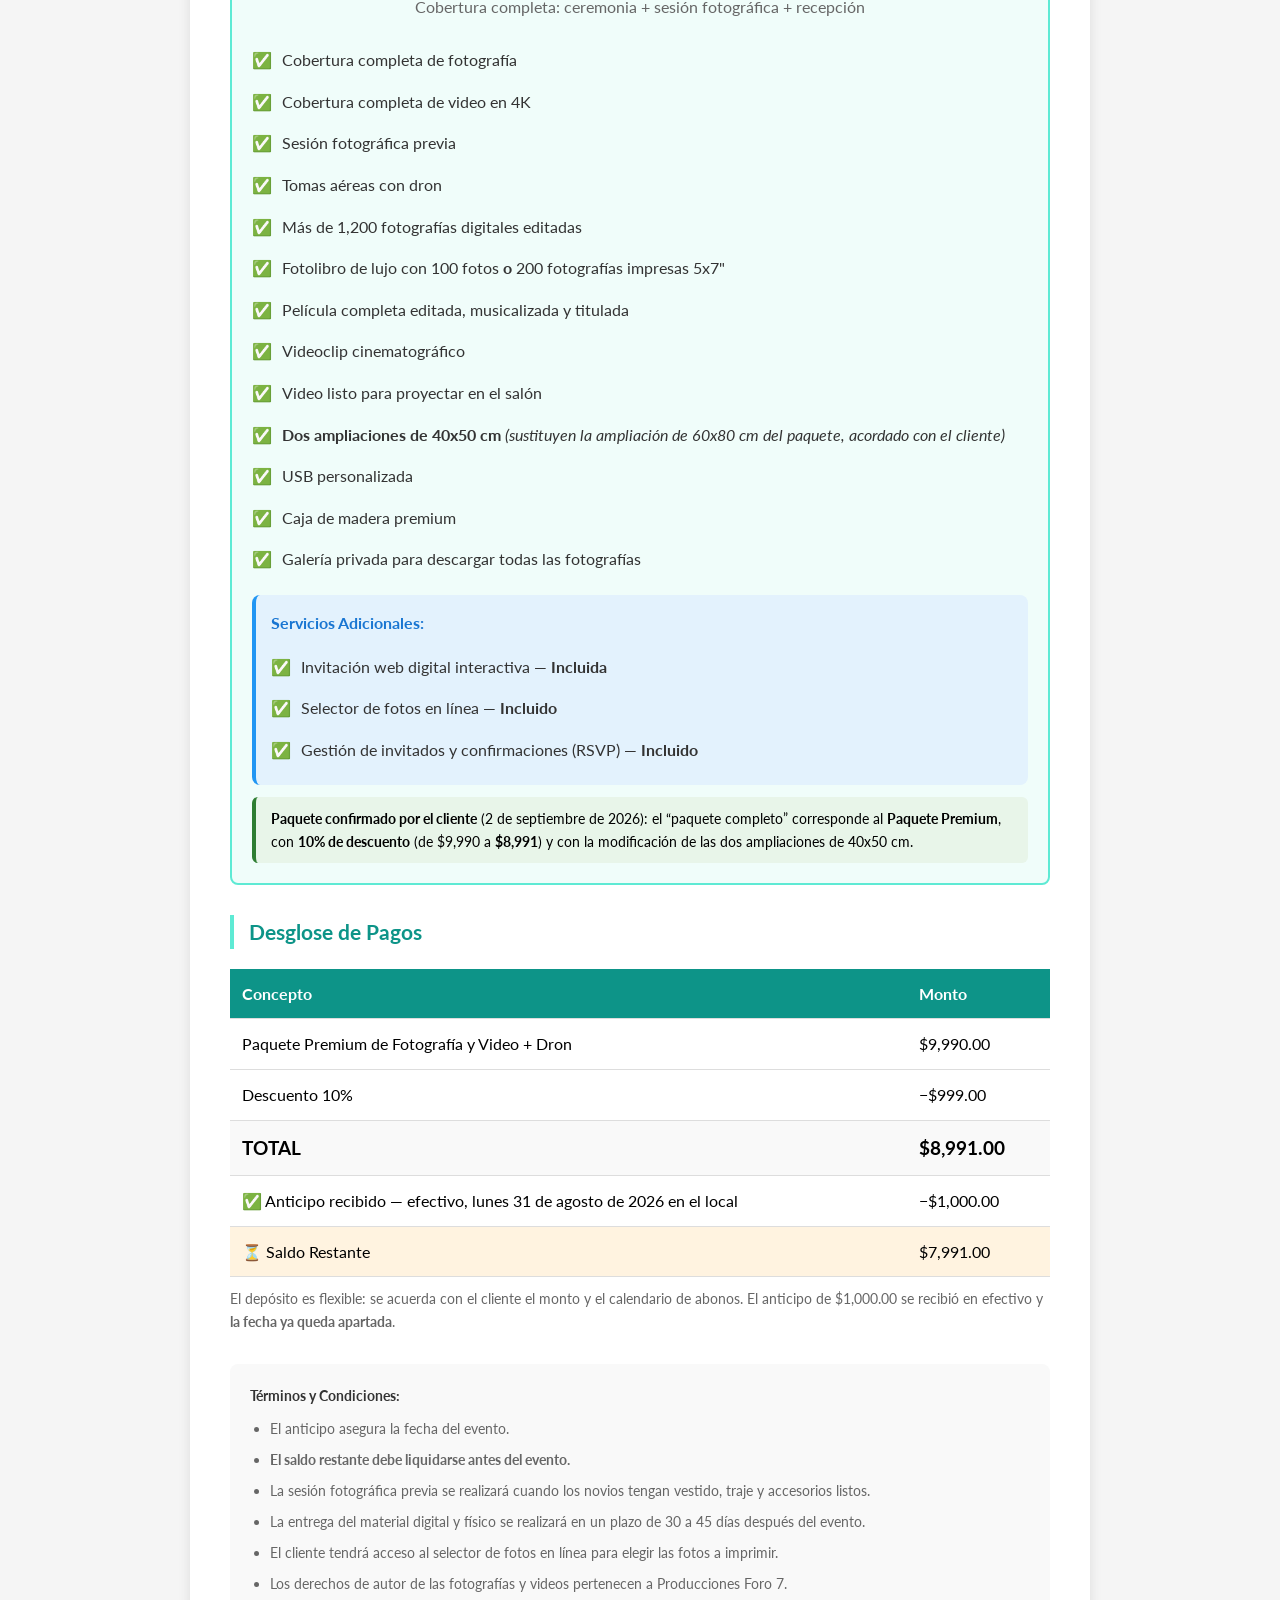
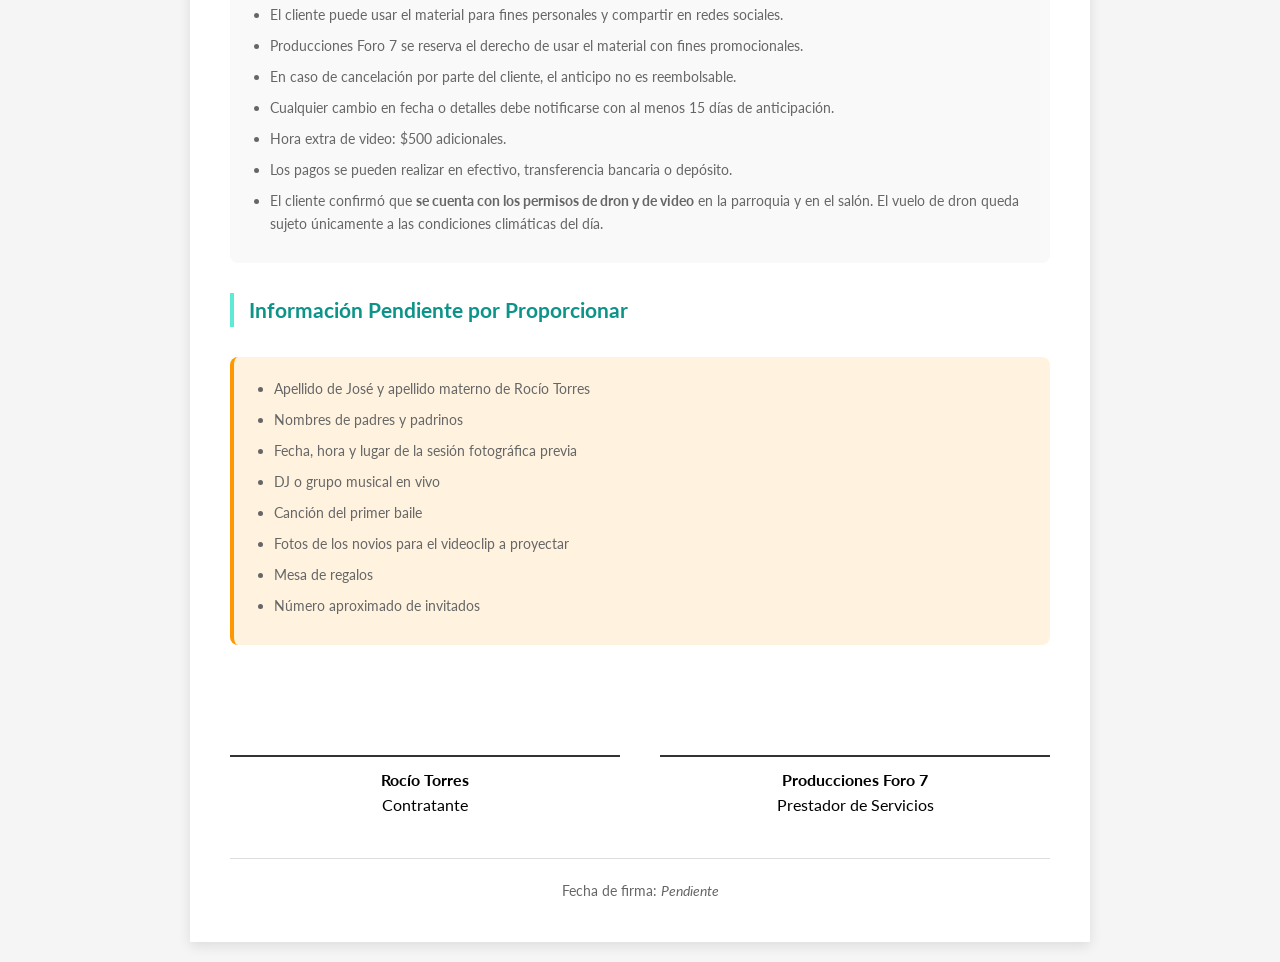
==== commit 4f02c0be: "Contratante Rocio Torres y 10% de descuento De la nota que dio el cliente:  - Contratante: Rocio Tor" ====
--- a/contrato.html
+++ b/contrato.html
@@ -37,7 +37,7 @@
                 </div>
                 <div class="info-item">
                     <div class="info-label">Novios:</div>
-                    <div class="info-value">Rocío y José</div>
+                    <div class="info-value">Rocío Torres y José</div>
                 </div>
                 <div class="info-item">
                     <div class="info-label">Fecha del Evento:</div>
@@ -45,7 +45,7 @@
                 </div>
                 <div class="info-item">
                     <div class="info-label">Contratante:</div>
-                    <div class="info-value"><em>Nombre completo por confirmar</em></div>
+                    <div class="info-value">Rocío Torres</div>
                 </div>
                 <div class="info-item">
                     <div class="info-label">Teléfono:</div>
@@ -53,11 +53,11 @@
                 </div>
                 <div class="info-item">
                     <div class="info-label">Dirección Contratante:</div>
-                    <div class="info-value"><em>Por confirmar</em></div>
+                    <div class="info-value">Fray Felipe #1404<br>Campofuerte, León, Gto.</div>
                 </div>
                 <div class="info-item">
                     <div class="info-label">Apellidos de los novios:</div>
-                    <div class="info-value"><em>Por confirmar</em></div>
+                    <div class="info-value">Novia: <strong>Rocío Torres</strong><br>Novio: <em>apellido de José por confirmar</em></div>
                 </div>
                 <div class="info-item">
                     <div class="info-label">Padrinos:</div>
@@ -103,7 +103,7 @@
         <div class="section">
             <h2 class="section-title">Paquete Contratado</h2>
             <div class="package-details">
-                <div class="package-title">PAQUETE PREMIUM &mdash; $9,990</div>
+                <div class="package-title">PAQUETE PREMIUM &mdash; $8,991 <small style="font-size:.6em; font-weight:400;">(lista $9,990 &minus; 10% de descuento)</small></div>
                 <p style="text-align: center; color: #666; margin-bottom: 20px;">
                     Cobertura completa: ceremonia + sesión fotográfica + recepción
                 </p>
@@ -135,8 +135,9 @@
 
                 <div style="margin-top:12px; background:#e8f5e9; border-left:4px solid #2e7d32; padding:10px 15px; border-radius:6px; font-size:0.9rem;">
                     <strong>Paquete confirmado por el cliente</strong> (2 de septiembre de 2026):
-                    el &ldquo;paquete completo&rdquo; corresponde al <strong>Paquete Premium de $9,990</strong>,
-                    con la modificación de las dos ampliaciones de 40x50 cm.
+                    el &ldquo;paquete completo&rdquo; corresponde al <strong>Paquete Premium</strong>, con
+                    <strong>10% de descuento</strong> (de $9,990 a <strong>$8,991</strong>) y con la
+                    modificación de las dos ampliaciones de 40x50 cm.
                 </div>
             </div>
         </div>
@@ -155,9 +156,13 @@
                         <td>Paquete Premium de Fotografía y Video + Dron</td>
                         <td class="table-right">$9,990.00</td>
                     </tr>
+                    <tr>
+                        <td>Descuento 10%</td>
+                        <td class="table-right">&minus;$999.00</td>
+                    </tr>
                     <tr class="total-row">
                         <td>TOTAL</td>
-                        <td class="table-right">$9,990.00</td>
+                        <td class="table-right">$8,991.00</td>
                     </tr>
                     <tr>
                         <td>&#9989; Anticipo recibido &mdash; efectivo, lunes 31 de agosto de 2026 en el local</td>
@@ -165,7 +170,7 @@
                     </tr>
                     <tr class="pending-row">
                         <td>&#9203; Saldo Restante</td>
-                        <td class="table-right">$8,990.00</td>
+                        <td class="table-right">$7,991.00</td>
                     </tr>
                 </tbody>
             </table>
@@ -200,8 +205,7 @@
             <h2 class="section-title">Información Pendiente por Proporcionar</h2>
             <div class="terms" style="background: #fff3e0; border-left: 4px solid #ff9800;">
                 <ul>
-                    <li>Nombres completos y apellidos de los novios</li>
-                    <li>Nombre completo y domicilio del contratante</li>
+                    <li>Apellido de José y apellido materno de Rocío Torres</li>
                     <li>Nombres de padres y padrinos</li>
                     <li>Fecha, hora y lugar de la sesión fotográfica previa</li>
                     <li>DJ o grupo musical en vivo</li>
@@ -216,7 +220,7 @@
         <div class="signatures">
             <div class="signature-box">
                 <div class="signature-line">
-                    <strong><em>Nombre del contratante</em></strong><br>
+                    <strong>Rocío Torres</strong><br>
                     Contratante
                 </div>
             </div>
